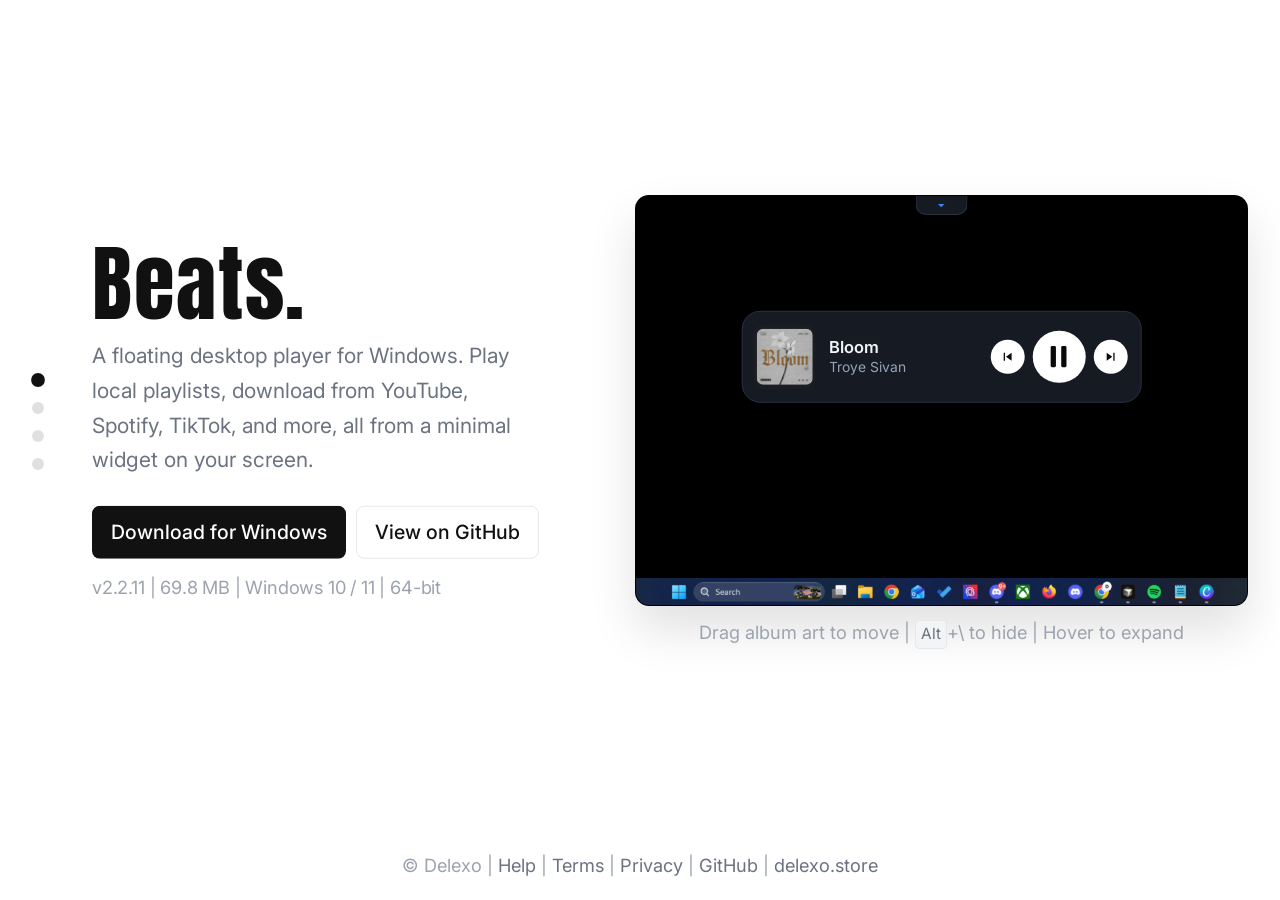
==== website/index.html @ 29ef2fad "Split website into separate HTML, CSS, and JS files for easier maintenance. Extract styles and scrip" ====
<!DOCTYPE html>
<html lang="en">
<head>
  <meta charset="utf-8" />
  <meta name="viewport" content="width=device-width, initial-scale=1" />
  <title>Beats - Desktop player for Windows</title>
  <meta name="description" content="Beats is a floating desktop player for Windows. Play local playlists, download from YouTube, Spotify, TikTok, and more, all from a minimal widget on your screen." />
  <meta name="beats-repo" content="Delexoo/beats" />
  <link rel="preconnect" href="https://fonts.googleapis.com" />
  <link rel="preconnect" href="https://fonts.gstatic.com" crossorigin />
  <link href="https://fonts.googleapis.com/css2?family=Anton&family=Inter:wght@400;500;600;700&display=swap" rel="stylesheet" />
  <link rel="stylesheet" href="css/main.css" />
</head>
<body>
  <main class="hero-viewport" id="hero-viewport" data-stage="home">
    <div class="shell-panel">
      <div class="hero-full">
        <div class="hero-inner">
          <div class="hero-grid">
            <div class="hero-left">
              <nav class="chapter-rail" id="chapter-rail" aria-label="Page sections">
                <div class="chapter-rail-inner">
                  <button type="button" class="chapter-dot is-active" data-stage="0" aria-label="Overview" aria-current="true"></button>
                  <button type="button" class="chapter-dot" data-stage="1" aria-label="Features"></button>
                  <button type="button" class="chapter-dot" data-stage="2" aria-label="How it works"></button>
                  <button type="button" class="chapter-dot" data-stage="3" aria-label="Download now"></button>
                </div>
              </nav>

              <div class="hero-stages">
                <div class="hero-stage hero-copy is-active" id="stage-home" data-stage-name="home">
                  <h1>Beats.</h1>
                  <p class="lead">
                    A floating desktop player for Windows. Play local playlists, download from YouTube, Spotify, TikTok, and more, all from a minimal widget on your screen.
                  </p>
                  <div class="cta-stack">
                    <a id="download-btn" class="btn btn-primary" href="downloads/Beats-Setup-x64.exe" download="Beats-Setup-x64.exe">Download for Windows</a>
                    <a id="github-btn-secondary" class="btn btn-secondary" href="#" target="_blank" rel="noopener">View on GitHub</a>
                  </div>
                  <p class="meta" id="version-meta-home">Windows 10 / 11 | 64-bit</p>
                </div>

                <div class="hero-stage" id="stage-features" data-stage-name="features">
                  <section class="info-section">
                    <p class="features-heading">Features</p>
                    <ol class="info-list">
                      <li tabindex="0">
                        <div class="flip-card-inner">
                          <div class="flip-card-front">
                            <span class="info-name">Floating widget</span>
                          </div>
                          <div class="flip-card-back">
                            <span class="info-desc">Stays on top of any app.</span>
                          </div>
                        </div>
                      </li>
                      <li tabindex="0">
                        <div class="flip-card-inner">
                          <div class="flip-card-front">
                            <span class="info-name">Folder playlists</span>
                          </div>
                          <div class="flip-card-back">
                            <span class="info-desc">Your music, organized on disk.</span>
                          </div>
                        </div>
                      </li>
                      <li tabindex="0">
                        <div class="flip-card-inner">
                          <div class="flip-card-front">
                            <span class="info-name">Download from web</span>
                          </div>
                          <div class="flip-card-back">
                            <span class="info-desc">YouTube, Spotify, TikTok, and more.</span>
                          </div>
                        </div>
                      </li>
                      <li tabindex="0">
                        <div class="flip-card-inner">
                          <div class="flip-card-front">
                            <span class="info-name">Hide &amp; show</span>
                          </div>
                          <div class="flip-card-back">
                            <span class="info-desc">Alt+\ or the top chevron.</span>
                          </div>
                        </div>
                      </li>
                    </ol>
                    <p class="cards-tip">Tip: Hover a card for more info.</p>
                  </section>
                </div>

                <div class="hero-stage" id="stage-how" data-stage-name="how">
                  <section class="info-section">
                    <p class="features-heading">How it works</p>
                    <ol class="info-list">
                      <li tabindex="0">
                        <div class="flip-card-inner">
                          <div class="flip-card-front">
                            <span class="info-name">Download</span>
                          </div>
                          <div class="flip-card-back">
                            <span class="info-desc">Install Beats on Windows in one click.</span>
                          </div>
                        </div>
                      </li>
                      <li tabindex="0">
                        <div class="flip-card-inner">
                          <div class="flip-card-front">
                            <span class="info-name">Add your music</span>
                          </div>
                          <div class="flip-card-back">
                            <span class="info-desc">Use a folder or paste a link.</span>
                          </div>
                        </div>
                      </li>
                      <li tabindex="0">
                        <div class="flip-card-inner">
                          <div class="flip-card-front">
                            <span class="info-name">Place it anywhere</span>
                          </div>
                          <div class="flip-card-back">
                            <span class="info-desc">Drag the album art to move it.</span>
                          </div>
                        </div>
                      </li>
                      <li tabindex="0">
                        <div class="flip-card-inner">
                          <div class="flip-card-front">
                            <span class="info-name">Hide when needed</span>
                          </div>
                          <div class="flip-card-back">
                            <span class="info-desc">Alt+\ or the top chevron.</span>
                          </div>
                        </div>
                      </li>
                    </ol>
                    <p class="cards-tip">Tip: Hover a card for more info.</p>
                  </section>
                </div>

                <div class="hero-stage" id="stage-download" data-stage-name="download">
                  <section class="download-section info-section">
                    <p class="features-heading">Download now</p>
                    <p class="download-lead">Free for Windows 10 and 11. No account required.</p>
                    <div class="cta-stack">
                      <a id="download-btn-section" class="btn btn-primary" href="downloads/Beats-Setup-x64.exe" download="Beats-Setup-x64.exe">Download for Windows</a>
                      <a id="github-btn-section" class="btn btn-secondary" href="#" target="_blank" rel="noopener">View on GitHub</a>
                    </div>
                    <p class="meta" id="version-meta-section">Windows 10 / 11 | 64-bit</p>
                  </section>
                </div>
              </div>
            </div>

            <div class="preview">
              <div class="desktop-sim" aria-label="Windows 11 desktop preview with Beats widget">
              <div class="desktop-screen" id="desktop-screen">
                <button type="button" class="desktop-hide-tab" id="desktop-hide-tab" aria-label="Hide widget">
                  <svg viewBox="0 0 16 16" aria-hidden="true"><path d="M4 6l4 4 4-4z"/></svg>
                </button>
                <div class="desktop-widget-wrap" id="desktop-widget-wrap">
                  <div class="beats-pill" tabindex="0" role="img" aria-label="Beats player preview">
                    <div class="pill-hover-controls" aria-hidden="true">
                      <span class="ctrl ctrl-util ctrl-loop">
                        <img src="assets/loop.png" alt="" width="12" height="12" draggable="false" />
                      </span>
                      <span class="ctrl ctrl-util">
                        <svg viewBox="0 0 24 24" aria-hidden="true">
                          <path d="M19.14 12.94c.04-.3.06-.61.06-.94 0-.32-.02-.64-.07-.94l2.03-1.58a.5.5 0 0 0 .12-.61l-1.92-3.32a.5.5 0 0 0-.59-.22l-2.39.96a7.7 7.7 0 0 1-1.62-.94l-.36-2.54a.5.5 0 0 0-.47-.41h-3.84a.5.5 0 0 0-.47.41l-.36 2.54a7.7 7.7 0 0 1-1.62.94l-2.39-.96a.5.5 0 0 0-.59.22L2.74 8.87a.5.5 0 0 0 .12.61l2.03 1.58c-.05.3-.09.63-.09.94s.02.64.07.94l-2.03 1.58a.5.5 0 0 0-.12.61l1.92 3.32c.12.22.37.29.59.22l2.39-.96c.5.38 1.03.7 1.62.94l.36 2.54c.04.24.24.41.48.41h3.84c.24 0 .44-.17.47-.41l.36-2.54c.59-.24 1.13-.56 1.62-.94l2.39.96c.22.08.47 0 .59-.22l1.92-3.32a.5.5 0 0 0-.12-.61l-2.01-1.58zM12 15.6a3.6 3.6 0 1 1 0-7.2 3.6 3.6 0 0 1 0 7.2z"/>
                        </svg>
                      </span>
                    </div>
                    <div class="pill-core">
                      <div class="pill-art" id="pill-drag-handle" role="button" aria-label="Drag to move widget" tabindex="-1">
                        <img src="assets/albumcover.png" alt="" width="42" height="42" draggable="false" />
                      </div>
                      <div class="pill-info" id="pill-info">
                        <div class="pill-title" id="pill-title">Bloom</div>
                        <div class="pill-artist" id="pill-artist">Troye Sivan</div>
                      </div>
                      <div class="pill-controls">
                        <span class="ctrl ctrl-sm">
                          <svg viewBox="0 0 24 24" aria-hidden="true"><path d="M6 6h2v12H6zm3.5 6l8.5 6V6z"/></svg>
                        </span>
                        <span class="ctrl ctrl-lg">
                          <svg viewBox="0 0 24 24" aria-hidden="true"><path d="M6 5a1 1 0 0 1 1-1h2a1 1 0 0 1 1 1v14a1 1 0 0 1-1 1H7a1 1 0 0 1-1-1V5zm8 0a1 1 0 0 1 1-1h2a1 1 0 0 1 1 1v14a1 1 0 0 1-1 1h-2a1 1 0 0 1-1-1V5z"/></svg>
                        </span>
                        <span class="ctrl ctrl-sm">
                          <svg viewBox="0 0 24 24" aria-hidden="true"><path d="M6 18L14.5 12 6 6V18zM16 6v12h2V6z"/></svg>
                        </span>
                      </div>
                    </div>
                  </div>
                </div>
              </div>
              <div class="desktop-taskbar-wrap" aria-hidden="true">
                <img class="desktop-taskbar" src="assets/taskbar.png" alt="" draggable="false" />
              </div>
            </div>
            <p class="widget-hint">Drag album art to move | <kbd>Alt</kbd>+\ to hide | Hover to expand</p>
          </div>
          </div>
        </div>
      </div>
    </div>
    <footer class="panel-footer">
      <p>© Delexo | <a href="help.html">Help</a> | <a href="terms.html">Terms</a> | <a href="privacy.html">Privacy</a> | <a href="https://github.com/Delexoo/beats" target="_blank" rel="noopener">GitHub</a> | <a href="https://delexo.store">delexo.store</a></p>
    </footer>
  </main>
  <script src="js/stages.js"></script>
  <script src="js/download.js"></script>
  <script src="js/pill-demo.js"></script>
  <script src="js/widget-preview.js"></script>
</body>
</html>
---- website/css/main.css ----
:root {
  --bg: #ffffff;
  --text: #111111;
  --text-muted: #6b7280;
  --text-faint: #9ca3af;
  --border: #e5e7eb;
  --surface: #f3f4f6;
  /* Match WPF WidgetPillBar / Styles.xaml */
  --pill: #161a22;
  --pill-border: #2a3140;
  --pill-art: #1a1d21;
  --pill-text: #f1f5f9;
  --pill-artist: #94a3b8;
  --pill-btn: #ffffff;
  --pill-icon: #0a0a0a;
  --pill-blue: #3b82f6;
  --scale: 1.32;
  --max-w: calc(1080px * var(--scale));
}

html {
  font-size: calc(17px * var(--scale));
  overflow: hidden;
  height: 100%;
  background: #ffffff;
}

* { box-sizing: border-box; margin: 0; padding: 0; }

body {
  font-family: "Inter", system-ui, -apple-system, sans-serif;
  background: #ffffff;
  color: var(--text);
  font-size: 1rem;
  line-height: 1.6;
  height: 100vh;
  height: 100dvh;
  overflow: hidden;
  -webkit-font-smoothing: antialiased;
  position: relative;
}

.hero-viewport {
  position: relative;
  display: flex;
  flex-direction: column;
  align-items: center;
  justify-content: center;
  height: 100vh;
  height: 100dvh;
  width: 100%;
  overflow: hidden;
  background: transparent;
}

.chapter-rail {
  position: relative;
  flex-shrink: 0;
  align-self: center;
  z-index: 90;
}

.chapter-rail-inner {
  display: flex;
  flex-direction: column;
  align-items: center;
  gap: 16px;
}

.chapter-dot {
  width: 12px;
  height: 12px;
  padding: 0;
  border: none;
  border-radius: 50%;
  background: rgba(0, 0, 0, 0.12);
  cursor: pointer;
  transition: background 0.2s ease, transform 0.2s ease;
}

.chapter-dot:hover {
  background: rgba(0, 0, 0, 0.28);
}

.chapter-dot.is-active {
  background: var(--text);
  transform: scale(1.15);
}

@media (max-width: 900px) {
  :root { --scale: 1; }

  html {
    overflow: auto;
    height: auto;
    font-size: 17px;
  }

  body {
    overflow: auto;
    height: auto;
    min-height: 100dvh;
  }

  .hero-viewport {
    height: auto;
    min-height: 100dvh;
    overflow: visible;
    justify-content: flex-start;
  }

  .shell-panel {
    flex: none;
    padding: 24px 20px 32px;
    max-width: none;
  }

  .hero-grid {
    grid-template-columns: 1fr;
    gap: 0;
  }

  .hero-left {
    flex-direction: column;
    gap: 0;
  }

  .chapter-rail,
  .preview,
  .widget-hint,
  .cards-tip {
    display: none !important;
  }

  .hero-stages {
    position: static;
    min-height: 0;
    width: 100%;
  }

  .hero-stage,
  .hero-stage.is-active {
    position: static;
    opacity: 1;
    transform: none;
    pointer-events: auto;
    display: block;
    margin-bottom: 56px;
    padding-top: 8px;
  }

  .hero-stage.hero-copy,
  .hero-stage .info-section,
  .download-section {
    align-items: center;
    text-align: center;
    padding-left: 0;
    padding-right: 0;
  }

  .hero-copy .lead,
  .hero-copy .cta-stack,
  .download-section .cta-stack {
    align-items: center;
    justify-content: center;
  }

  .hero-copy .lead {
    margin-left: auto;
    margin-right: auto;
  }

  .hero-stage .info-list {
    max-width: 100%;
  }

  .panel-footer {
    position: static;
    padding: 24px 20px 32px;
  }
}

@media (max-width: 640px) {
  .chapter-dot {
    width: 9px;
    height: 9px;
  }

  .hero-stage .info-list {
    grid-template-columns: 1fr;
  }
}

.shell-panel {
  flex: 1;
  display: flex;
  flex-direction: row;
  align-items: center;
  justify-content: center;
  min-height: 0;
  width: 100%;
  max-width: var(--max-w);
  margin: 0 auto;
  padding: 0 clamp(20px, 4vw, 32px) 56px;
}

.shell-panel > .hero-full {
  flex: 1;
  min-width: 0;
}

.shell {
  max-width: var(--max-w);
  margin: 0 auto;
  padding: 0 32px;
}

.hero-full {
  flex: 1;
  display: flex;
  align-items: center;
  justify-content: center;
  width: 100%;
  min-height: 0;
}

.hero-inner {
  width: 100%;
  padding: 8px 0;
}

.hero-grid {
  display: grid;
  grid-template-columns: minmax(0, 1fr) minmax(0, 1.12fr);
  gap: 56px;
  align-items: center;
  width: 100%;
}

.hero-left {
  min-width: 0;
  width: 100%;
  display: flex;
  flex-direction: row;
  align-items: center;
  justify-content: center;
  gap: 8px;
}

.hero-left > .hero-stages {
  flex: 1;
  min-width: 0;
}

.hero-stages {
  position: relative;
  width: 100%;
  min-height: clamp(320px, 38vh, 440px);
}

.hero-stage.hero-copy {
  align-items: flex-start;
  text-align: left;
}

.hero-stage {
  position: absolute;
  top: 50%;
  left: 0;
  width: 100%;
  display: flex;
  flex-direction: column;
  align-items: center;
  text-align: center;
  opacity: 0;
  transform: translateY(calc(-50% + 20px));
  pointer-events: none;
  transition: opacity 0.45s ease, transform 0.45s ease;
}

.hero-stage.is-active {
  opacity: 1;
  transform: translateY(-50%);
  pointer-events: auto;
  z-index: 1;
}

.preview {
  width: 100%;
  display: flex;
  flex-direction: column;
  align-items: center;
  gap: 12px;
  align-self: center;
}

.hero-copy {
  display: flex;
  flex-direction: column;
  align-items: flex-start;
  text-align: left;
  width: 100%;
  padding: 0 clamp(28px, 4vw, 40px);
}

.hero-copy .lead {
  margin: 0 0 28px;
  max-width: 38ch;
}

.hero-copy .cta-stack {
  justify-content: flex-start;
  margin: 0 0 14px;
}

h1 {
  font-family: "Anton", sans-serif;
  font-size: clamp(3rem, 6.5vw, 4.25rem);
  font-weight: 400;
  letter-spacing: 0.02em;
  line-height: 1;
  margin-bottom: 14px;
}

.chapter-title {
  font-family: "Inter", system-ui, -apple-system, sans-serif;
  font-size: clamp(2.75rem, 6vw, 3.75rem);
  font-weight: 700;
  letter-spacing: -0.045em;
  line-height: 1;
  margin-bottom: 14px;
}

.lead {
  font-size: 0.9375rem;
  color: var(--text-muted);
  max-width: 36ch;
  margin: 0 auto 28px;
  line-height: 1.65;
}

.cta-row {
  display: flex;
  flex-wrap: wrap;
  align-items: center;
  gap: 10px;
  margin-bottom: 14px;
}

.cta-stack {
  display: flex;
  flex-direction: row;
  flex-wrap: wrap;
  align-items: center;
  justify-content: center;
  gap: 10px;
  width: auto;
  max-width: none;
  margin: 0 auto 14px;
}

.btn {
  display: inline-flex;
  align-items: center;
  justify-content: center;
  gap: 8px;
  padding: 10px 18px;
  border-radius: 8px;
  font-size: 0.875rem;
  font-weight: 500;
  text-decoration: none;
  border: 1px solid transparent;
  cursor: pointer;
  transition: background 0.15s, border-color 0.15s, color 0.15s;
  width: auto;
}

.btn svg { width: 15px; height: 15px; flex-shrink: 0; }
.btn-primary { background: var(--text); color: #fff; }
.btn-primary:hover { background: #1f2937; }
.btn-secondary {
  background: transparent;
  color: var(--text);
  border-color: var(--border);
}
.btn-secondary:hover { background: var(--surface); }

.meta {
  font-size: 0.8125rem;
  color: var(--text-faint);
  letter-spacing: -0.01em;
}

.chapter-subtitle {
  font-size: 1rem;
  font-weight: 600;
  letter-spacing: -0.03em;
  color: var(--text);
  line-height: 1.35;
  margin: 0 auto 22px;
  max-width: 32ch;
  text-align: center;
}

.info-section {
  width: 100%;
  padding: 0;
}

.features-heading {
  font-size: 1rem;
  font-weight: 600;
  letter-spacing: -0.03em;
  text-transform: none;
  color: var(--text);
  margin: 0 auto 22px;
  text-align: center;
  max-width: 32ch;
  line-height: 1.35;
}

.hero-stage .info-list {
  list-style: none;
  display: grid;
  grid-template-columns: 1fr 1fr;
  gap: 12px;
  max-width: 520px;
  margin: 0 auto;
}

@media (max-width: 520px) {
  .hero-stage .info-list {
    grid-template-columns: 1fr;
    gap: 12px;
  }
}

.hero-stage .info-list li {
  position: relative;
  padding: 0;
  background: transparent;
  border: none;
  border-radius: 12px;
  text-align: left;
  box-shadow: none;
  perspective: 900px;
  min-height: 92px;
  cursor: default;
}

.flip-card-inner {
  position: relative;
  width: 100%;
  height: 100%;
  min-height: 92px;
  transform-style: preserve-3d;
  transition: transform 0.55s cubic-bezier(0.4, 0, 0.2, 1);
}

.hero-stage .info-list li:hover .flip-card-inner,
.hero-stage .info-list li:focus-within .flip-card-inner {
  transform: rotateY(180deg);
}

.flip-card-front,
.flip-card-back {
  position: absolute;
  inset: 0;
  padding: 18px 20px;
  background: #ffffff;
  border: 1px solid var(--border);
  border-radius: 12px;
  box-shadow: 0 1px 2px rgba(0, 0, 0, 0.04);
  backface-visibility: hidden;
  display: flex;
  align-items: center;
  justify-content: flex-start;
  transition: box-shadow 0.25s ease, border-color 0.25s ease;
}

.hero-stage .info-list li:hover .flip-card-front,
.hero-stage .info-list li:hover .flip-card-back,
.hero-stage .info-list li:focus-within .flip-card-front,
.hero-stage .info-list li:focus-within .flip-card-back {
  box-shadow: 0 10px 28px rgba(0, 0, 0, 0.08);
  border-color: rgba(0, 0, 0, 0.12);
}

.flip-card-back {
  transform: rotateY(180deg);
}

.flip-card-front .info-name {
  margin-bottom: 0;
}

.flip-card-back .info-desc {
  margin: 0;
}

.hero-stage .info-list li:focus {
  outline: none;
}

.hero-stage .info-list li:focus-visible {
  outline: 2px solid var(--text);
  outline-offset: 3px;
  border-radius: 14px;
}

.cards-tip {
  font-size: 0.75rem;
  color: var(--text-faint);
  text-align: center;
  margin: 14px auto 0;
  max-width: 520px;
  line-height: 1.4;
}

.info-list li::before {
  display: none;
}

.info-name {
  display: block;
  font-size: 0.8125rem;
  font-weight: 600;
  color: var(--text);
  letter-spacing: -0.02em;
  margin-bottom: 4px;
}

.info-desc {
  font-size: 0.8125rem;
  color: var(--text-muted);
  line-height: 1.45;
}

.download-section {
  display: flex;
  flex-direction: column;
  align-items: center;
  text-align: center;
  padding: 0 clamp(28px, 4vw, 40px);
}

.download-lead {
  font-size: 0.9375rem;
  color: var(--text-muted);
  margin: 0 auto 24px;
  max-width: 32ch;
  line-height: 1.65;
}

.download-section .cta-stack {
  justify-content: center;
  margin-bottom: 14px;
}

/* Desktop simulator */
.desktop-sim {
  width: 100%;
  border-radius: 14px;
  overflow: hidden;
  border: 1px solid rgba(0, 0, 0, 0.08);
  box-shadow: 0 24px 48px rgba(0, 0, 0, 0.12);
  background: #000;
}

.desktop-screen {
  position: relative;
  aspect-ratio: 16 / 10;
  background: url("assets/Windows11.jpg") center / cover no-repeat;
}

.desktop-hide-tab {
  position: absolute;
  top: 0;
  left: 50%;
  transform: translateX(-50%);
  z-index: 4;
  width: calc(40px * var(--scale));
  height: calc(14px * var(--scale));
  padding: 0;
  border: 1px solid var(--pill-border);
  border-top: none;
  border-radius: 0 0 calc(8px * var(--scale)) calc(8px * var(--scale));
  background: var(--pill);
  color: var(--pill-blue);
  cursor: pointer;
  display: flex;
  align-items: center;
  justify-content: center;
  box-shadow: 0 2px 10px rgba(0, 0, 0, 0.18);
}

.desktop-hide-tab svg {
  width: calc(10px * var(--scale));
  height: calc(10px * var(--scale));
  fill: currentColor;
  transition: transform 0.22s ease;
}

.desktop-hide-tab.is-widget-hidden svg { transform: rotate(180deg); }

.desktop-widget-wrap {
  position: absolute;
  left: 50%;
  top: 42%;
  transform: translate(-50%, -50%);
  max-width: calc(100% - 24px);
}

.desktop-widget-wrap.is-positioned { transform: none; }

.desktop-widget-wrap.is-animating {
  transition:
    left 0.38s cubic-bezier(0.4, 0, 0.2, 1),
    top 0.38s cubic-bezier(0.4, 0, 0.2, 1),
    opacity 0.28s ease;
}

.desktop-widget-wrap.is-hidden { opacity: 0; pointer-events: none; }

.desktop-widget-wrap.is-dragging {
  z-index: 2;
  transition: none !important;
}

.desktop-taskbar-wrap {
  --tb-scale: calc(1.42 * var(--scale));
  width: 100%;
  aspect-ratio: 1919 / calc(45 * var(--tb-scale));
  overflow: hidden;
  position: relative;
}

.desktop-taskbar {
  position: absolute;
  bottom: 0;
  left: 50%;
  transform: translateX(-50%);
  width: calc(100% * var(--tb-scale));
  height: auto;
  display: block;
  pointer-events: none;
  user-select: none;
  -webkit-user-drag: none;
}

.widget-hint {
  font-size: 0.8125rem;
  color: var(--text-faint);
  text-align: center;
}

.widget-hint kbd {
  display: inline-block;
  padding: 1px 5px;
  border: 1px solid var(--border);
  border-radius: 4px;
  background: var(--surface);
  font-family: inherit;
  font-size: 0.6875rem;
  color: var(--text-muted);
}

.beats-pill {
  display: inline-flex;
  align-items: center;
  background: var(--pill);
  border: 1px solid var(--pill-border);
  border-radius: calc(14px * var(--scale));
  padding: calc(8px * var(--scale)) calc(10px * var(--scale)) calc(8px * var(--scale)) calc(8px * var(--scale));
  box-shadow: 0 6px 24px rgba(0, 0, 0, 0.22), 0 2px 6px rgba(0, 0, 0, 0.12);
  max-width: 100%;
  cursor: default;
  user-select: none;
  transition: box-shadow 0.25s ease;
}

.beats-pill:hover,
.beats-pill:focus-within {
  box-shadow: 0 8px 28px rgba(0, 0, 0, 0.28), 0 3px 10px rgba(0, 0, 0, 0.14);
}

.pill-hover-controls {
  display: flex;
  flex-direction: column;
  gap: 6px;
  width: 0;
  opacity: 0;
  overflow: hidden;
  flex-shrink: 0;
  margin-right: 0;
  transition:
    width 0.28s cubic-bezier(0.4, 0, 0.2, 1),
    opacity 0.22s ease,
    margin-right 0.28s cubic-bezier(0.4, 0, 0.2, 1);
}

.beats-pill:hover .pill-hover-controls,
.beats-pill:focus-within .pill-hover-controls {
  width: calc(24px * var(--scale));
  opacity: 1;
  margin-right: calc(6px * var(--scale));
}

.pill-core { display: flex; align-items: center; flex-shrink: 0; }

.pill-art {
  width: calc(48px * var(--scale));
  height: calc(48px * var(--scale));
  padding: calc(3px * var(--scale));
  border-radius: calc(8px * var(--scale));
  overflow: hidden;
  flex-shrink: 0;
  margin-right: calc(10px * var(--scale));
  background: var(--pill-art);
  box-sizing: border-box;
  cursor: grab;
  touch-action: none;
}

.pill-art.is-dragging { cursor: grabbing; }

.pill-art img {
  width: 100%;
  height: 100%;
  object-fit: cover;
  display: block;
  border-radius: calc(5px * var(--scale));
  pointer-events: none;
  -webkit-user-drag: none;
  user-select: none;
}

.pill-info {
  width: calc(112px * var(--scale));
  flex: 0 0 calc(112px * var(--scale));
  margin-right: calc(10px * var(--scale));
  overflow: hidden;
}

.pill-title,
.pill-artist {
  transition: opacity 0.28s ease, transform 0.28s ease;
}

.pill-info.is-changing .pill-title,
.pill-info.is-changing .pill-artist {
  opacity: 0;
  transform: translateY(5px);
}

.pill-title {
  font-size: calc(12.5px * var(--scale));
  font-weight: 600;
  color: var(--pill-text);
  white-space: nowrap;
  overflow: hidden;
  text-overflow: ellipsis;
  line-height: 1.2;
}

.pill-artist {
  font-size: calc(10.5px * var(--scale));
  color: var(--pill-artist);
  margin-top: 2px;
  white-space: nowrap;
  overflow: hidden;
  text-overflow: ellipsis;
  line-height: 1.2;
}

.pill-controls { display: flex; align-items: center; flex-shrink: 0; }

.ctrl {
  display: flex;
  align-items: center;
  justify-content: center;
  background: var(--pill-btn);
  border: none;
  border-radius: 50%;
  color: var(--pill-icon);
  flex-shrink: 0;
  pointer-events: none;
}

.ctrl-util { width: calc(24px * var(--scale)); height: calc(24px * var(--scale)); }
.ctrl-sm { width: calc(26px * var(--scale)); height: calc(26px * var(--scale)); }
.ctrl-lg { width: calc(40px * var(--scale)); height: calc(40px * var(--scale)); margin: 0 calc(6px * var(--scale)); }

.ctrl svg { display: block; fill: currentColor; }
.ctrl-util svg { width: calc(12px * var(--scale)); height: calc(12px * var(--scale)); }
.ctrl-sm svg { width: calc(12px * var(--scale)); height: calc(12px * var(--scale)); }
.ctrl-lg svg { width: calc(24px * var(--scale)); height: calc(24px * var(--scale)); }

.ctrl-loop img {
  width: calc(12px * var(--scale));
  height: calc(12px * var(--scale));
  display: block;
  object-fit: contain;
}

footer,
.panel-footer {
  position: absolute;
  left: 0;
  right: 0;
  bottom: 12px;
  border-top: none;
  padding: 8px 32px;
  font-size: 0.8125rem;
  color: var(--text-faint);
  text-align: center;
  margin-top: 0;
}

footer a,
.panel-footer a { color: var(--text-muted); text-decoration: none; }

footer a:hover,
.panel-footer a:hover { color: var(--text); }

@media (prefers-reduced-motion: reduce) {
  .hero-stage {
    transition: none;
  }

  .chapter-dot {
    transition: none;
  }

  .desktop-widget-wrap.is-animating { transition: none; }
  .desktop-widget-wrap,
  .pill-hover-controls,
  .pill-title,
  .pill-artist { transition: none; }

  .flip-card-inner {
    transition: none;
    transform: none !important;
  }
}
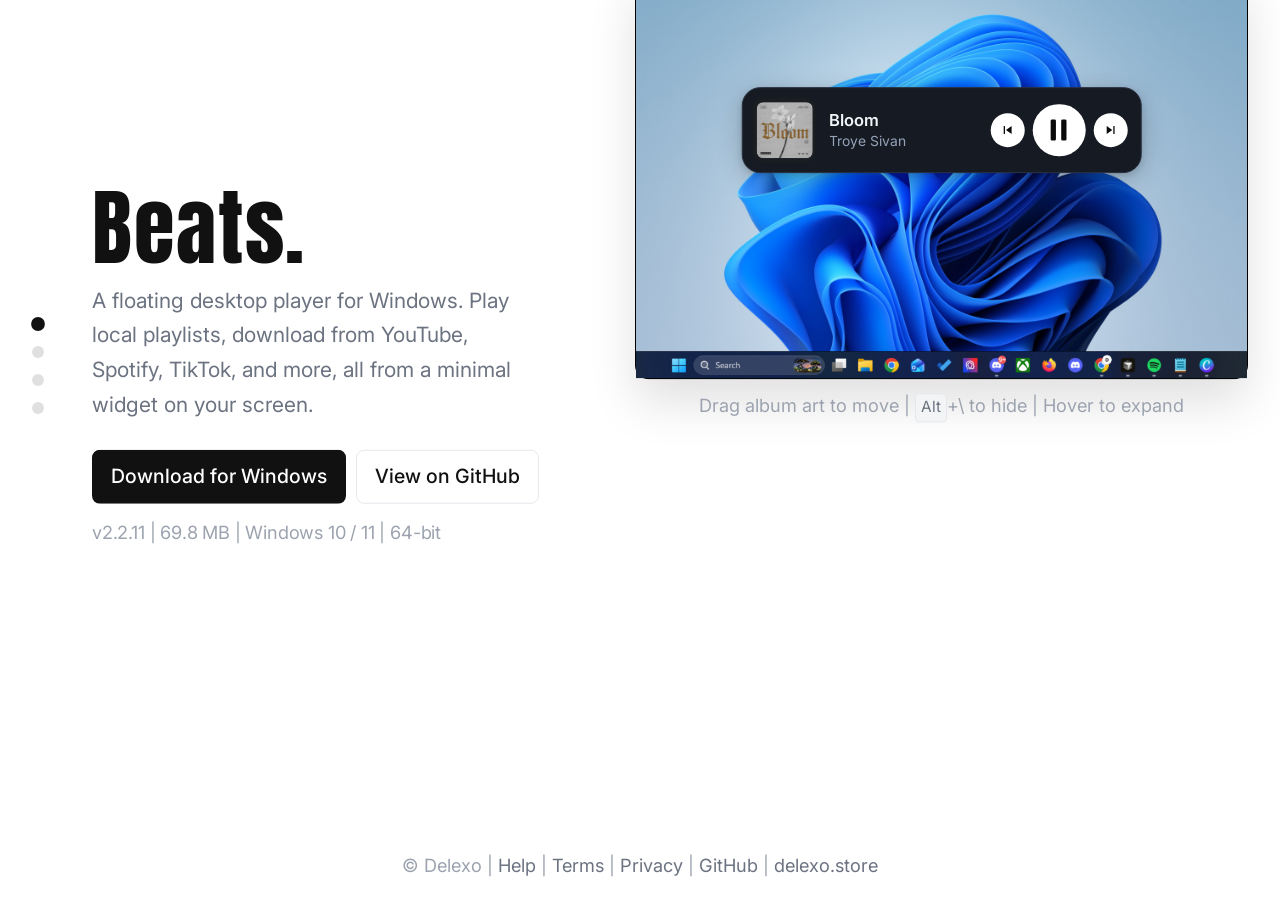
==== commit 58465577: "Fix website image paths after CSS split. Use ../assets/ for the desktop wallpaper in main.css and ad" ====
--- a/website/index.html
+++ b/website/index.html
@@ -6,6 +6,7 @@
   <title>Beats - Desktop player for Windows</title>
   <meta name="description" content="Beats is a floating desktop player for Windows. Play local playlists, download from YouTube, Spotify, TikTok, and more, all from a minimal widget on your screen." />
   <meta name="beats-repo" content="Delexoo/beats" />
+  <link rel="icon" href="assets/app-icon.png" type="image/png" />
   <link rel="preconnect" href="https://fonts.googleapis.com" />
   <link rel="preconnect" href="https://fonts.gstatic.com" crossorigin />
   <link href="https://fonts.googleapis.com/css2?family=Anton&family=Inter:wght@400;500;600;700&display=swap" rel="stylesheet" />
--- a/website/css/main.css
+++ b/website/css/main.css
@@ -233,7 +233,7 @@
   display: grid;
   grid-template-columns: minmax(0, 1fr) minmax(0, 1.12fr);
   gap: 56px;
-  align-items: center;
+  align-items: start;
   width: 100%;
 }
 
@@ -291,7 +291,10 @@
   flex-direction: column;
   align-items: center;
   gap: 12px;
-  align-self: center;
+  align-self: start;
+  position: sticky;
+  top: 50%;
+  transform: translateY(-50%);
 }
 
 .hero-copy {
@@ -561,7 +564,7 @@
 .desktop-sim {
   width: 100%;
   border-radius: 14px;
-  overflow: hidden;
+  overflow: visible;
   border: 1px solid rgba(0, 0, 0, 0.08);
   box-shadow: 0 24px 48px rgba(0, 0, 0, 0.12);
   background: #000;
@@ -570,7 +573,8 @@
 .desktop-screen {
   position: relative;
   aspect-ratio: 16 / 10;
-  background: url("assets/Windows11.jpg") center / cover no-repeat;
+  background: url("../assets/Windows11.jpg") center / cover no-repeat;
+  overflow: visible;
 }
 
 .desktop-hide-tab {
@@ -666,6 +670,7 @@
 }
 
 .beats-pill {
+  position: relative;
   display: inline-flex;
   align-items: center;
   background: var(--pill);
@@ -685,25 +690,25 @@
 }
 
 .pill-hover-controls {
+  position: absolute;
+  right: 100%;
+  top: 50%;
   display: flex;
   flex-direction: column;
   gap: 6px;
-  width: 0;
+  width: calc(24px * var(--scale));
+  margin-right: calc(6px * var(--scale));
   opacity: 0;
-  overflow: hidden;
-  flex-shrink: 0;
-  margin-right: 0;
-  transition:
-    width 0.28s cubic-bezier(0.4, 0, 0.2, 1),
-    opacity 0.22s ease,
-    margin-right 0.28s cubic-bezier(0.4, 0, 0.2, 1);
+  pointer-events: none;
+  transform: translateY(-50%) translateX(6px);
+  transition: opacity 0.22s ease, transform 0.22s ease;
 }
 
 .beats-pill:hover .pill-hover-controls,
 .beats-pill:focus-within .pill-hover-controls {
-  width: calc(24px * var(--scale));
   opacity: 1;
-  margin-right: calc(6px * var(--scale));
+  pointer-events: auto;
+  transform: translateY(-50%) translateX(0);
 }
 
 .pill-core { display: flex; align-items: center; flex-shrink: 0; }
@@ -750,7 +755,6 @@
 .pill-info.is-changing .pill-title,
 .pill-info.is-changing .pill-artist {
   opacity: 0;
-  transform: translateY(5px);
 }
 
 .pill-title {
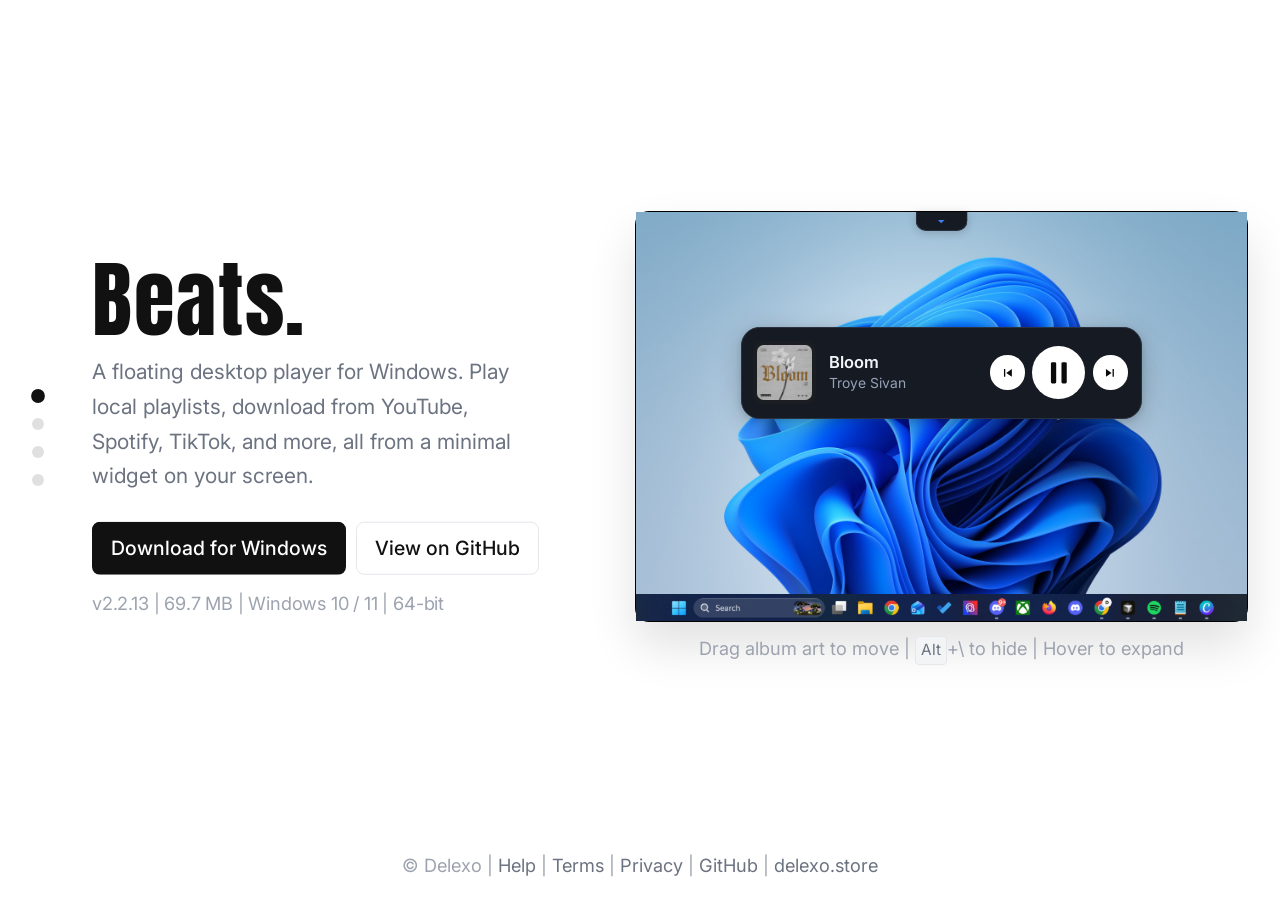
==== commit ce42e480: "Fix website widget hover to match the real Beats pill. Restore clipped left-side expand animation, a" ====
--- a/website/index.html
+++ b/website/index.html
@@ -160,16 +160,16 @@
                   <svg viewBox="0 0 16 16" aria-hidden="true"><path d="M4 6l4 4 4-4z"/></svg>
                 </button>
                 <div class="desktop-widget-wrap" id="desktop-widget-wrap">
-                  <div class="beats-pill" tabindex="0" role="img" aria-label="Beats player preview">
-                    <div class="pill-hover-controls" aria-hidden="true">
-                      <span class="ctrl ctrl-util ctrl-loop">
+                  <div class="beats-pill" id="beats-pill" tabindex="0" role="group" aria-label="Beats player preview">
+                    <div class="pill-hover-controls" id="pill-hover-controls" aria-hidden="true">
+                      <button type="button" class="ctrl ctrl-util ctrl-loop" id="pill-loop-btn" aria-label="Loop current song" aria-pressed="false">
                         <img src="assets/loop.png" alt="" width="12" height="12" draggable="false" />
-                      </span>
-                      <span class="ctrl ctrl-util">
+                      </button>
+                      <button type="button" class="ctrl ctrl-util" id="pill-gear-btn" aria-label="Open dashboard">
                         <svg viewBox="0 0 24 24" aria-hidden="true">
                           <path d="M19.14 12.94c.04-.3.06-.61.06-.94 0-.32-.02-.64-.07-.94l2.03-1.58a.5.5 0 0 0 .12-.61l-1.92-3.32a.5.5 0 0 0-.59-.22l-2.39.96a7.7 7.7 0 0 1-1.62-.94l-.36-2.54a.5.5 0 0 0-.47-.41h-3.84a.5.5 0 0 0-.47.41l-.36 2.54a7.7 7.7 0 0 1-1.62.94l-2.39-.96a.5.5 0 0 0-.59.22L2.74 8.87a.5.5 0 0 0 .12.61l2.03 1.58c-.05.3-.09.63-.09.94s.02.64.07.94l-2.03 1.58a.5.5 0 0 0-.12.61l1.92 3.32c.12.22.37.29.59.22l2.39-.96c.5.38 1.03.7 1.62.94l.36 2.54c.04.24.24.41.48.41h3.84c.24 0 .44-.17.47-.41l.36-2.54c.59-.24 1.13-.56 1.62-.94l2.39.96c.22.08.47 0 .59-.22l1.92-3.32a.5.5 0 0 0-.12-.61l-2.01-1.58zM12 15.6a3.6 3.6 0 1 1 0-7.2 3.6 3.6 0 0 1 0 7.2z"/>
                         </svg>
-                      </span>
+                      </button>
                     </div>
                     <div class="pill-core">
                       <div class="pill-art" id="pill-drag-handle" role="button" aria-label="Drag to move widget" tabindex="-1">
@@ -180,15 +180,15 @@
                         <div class="pill-artist" id="pill-artist">Troye Sivan</div>
                       </div>
                       <div class="pill-controls">
-                        <span class="ctrl ctrl-sm">
+                        <button type="button" class="ctrl ctrl-sm" aria-label="Previous track">
                           <svg viewBox="0 0 24 24" aria-hidden="true"><path d="M6 6h2v12H6zm3.5 6l8.5 6V6z"/></svg>
-                        </span>
-                        <span class="ctrl ctrl-lg">
+                        </button>
+                        <button type="button" class="ctrl ctrl-lg" id="pill-play-btn" aria-label="Pause">
                           <svg viewBox="0 0 24 24" aria-hidden="true"><path d="M6 5a1 1 0 0 1 1-1h2a1 1 0 0 1 1 1v14a1 1 0 0 1-1 1H7a1 1 0 0 1-1-1V5zm8 0a1 1 0 0 1 1-1h2a1 1 0 0 1 1 1v14a1 1 0 0 1-1 1h-2a1 1 0 0 1-1-1V5z"/></svg>
-                        </span>
-                        <span class="ctrl ctrl-sm">
+                        </button>
+                        <button type="button" class="ctrl ctrl-sm" aria-label="Next track">
                           <svg viewBox="0 0 24 24" aria-hidden="true"><path d="M6 18L14.5 12 6 6V18zM16 6v12h2V6z"/></svg>
-                        </span>
+                        </button>
                       </div>
                     </div>
                   </div>
@@ -211,6 +211,7 @@
   <script src="js/stages.js"></script>
   <script src="js/download.js"></script>
   <script src="js/pill-demo.js"></script>
+  <script src="js/pill-interaction.js"></script>
   <script src="js/widget-preview.js"></script>
 </body>
 </html>
--- a/website/css/main.css
+++ b/website/css/main.css
@@ -201,7 +201,7 @@
   width: 100%;
   max-width: var(--max-w);
   margin: 0 auto;
-  padding: 0 clamp(20px, 4vw, 32px) 56px;
+  padding: 24px clamp(20px, 4vw, 32px) 48px;
 }
 
 .shell-panel > .hero-full {
@@ -233,7 +233,7 @@
   display: grid;
   grid-template-columns: minmax(0, 1fr) minmax(0, 1.12fr);
   gap: 56px;
-  align-items: start;
+  align-items: center;
   width: 100%;
 }
 
@@ -291,10 +291,7 @@
   flex-direction: column;
   align-items: center;
   gap: 12px;
-  align-self: start;
-  position: sticky;
-  top: 50%;
-  transform: translateY(-50%);
+  align-self: center;
 }
 
 .hero-copy {
@@ -670,7 +667,6 @@
 }
 
 .beats-pill {
-  position: relative;
   display: inline-flex;
   align-items: center;
   background: var(--pill);
@@ -679,36 +675,40 @@
   padding: calc(8px * var(--scale)) calc(10px * var(--scale)) calc(8px * var(--scale)) calc(8px * var(--scale));
   box-shadow: 0 6px 24px rgba(0, 0, 0, 0.22), 0 2px 6px rgba(0, 0, 0, 0.12);
   max-width: 100%;
+  overflow: hidden;
   cursor: default;
   user-select: none;
   transition: box-shadow 0.25s ease;
 }
 
 .beats-pill:hover,
-.beats-pill:focus-within {
+.beats-pill:focus-within,
+.beats-pill.is-expanded {
   box-shadow: 0 8px 28px rgba(0, 0, 0, 0.28), 0 3px 10px rgba(0, 0, 0, 0.14);
 }
 
 .pill-hover-controls {
-  position: absolute;
-  right: 100%;
-  top: 50%;
   display: flex;
   flex-direction: column;
-  gap: 6px;
+  gap: calc(4px * var(--scale));
+  width: 0;
+  min-width: 0;
+  opacity: 0;
+  overflow: hidden;
+  flex-shrink: 0;
+  margin-right: 0;
+  transition:
+    width 0.28s cubic-bezier(0.4, 0, 0.2, 1),
+    opacity 0.22s ease,
+    margin-right 0.28s cubic-bezier(0.4, 0, 0.2, 1);
+}
+
+.beats-pill:hover .pill-hover-controls,
+.beats-pill:focus-within .pill-hover-controls,
+.beats-pill.is-expanded .pill-hover-controls {
   width: calc(24px * var(--scale));
+  opacity: 1;
   margin-right: calc(6px * var(--scale));
-  opacity: 0;
-  pointer-events: none;
-  transform: translateY(-50%) translateX(6px);
-  transition: opacity 0.22s ease, transform 0.22s ease;
-}
-
-.beats-pill:hover .pill-hover-controls,
-.beats-pill:focus-within .pill-hover-controls {
-  opacity: 1;
-  pointer-events: auto;
-  transform: translateY(-50%) translateX(0);
 }
 
 .pill-core { display: flex; align-items: center; flex-shrink: 0; }
@@ -788,7 +788,36 @@
   border-radius: 50%;
   color: var(--pill-icon);
   flex-shrink: 0;
+  padding: 0;
   pointer-events: none;
+}
+
+.pill-controls .ctrl {
+  pointer-events: auto;
+  cursor: pointer;
+}
+
+.beats-pill.is-expanded .pill-hover-controls .ctrl,
+.beats-pill:hover .pill-hover-controls .ctrl,
+.beats-pill:focus-within .pill-hover-controls .ctrl {
+  pointer-events: auto;
+  cursor: pointer;
+}
+
+.ctrl-loop.is-active {
+  background: var(--pill-icon);
+}
+
+.ctrl-loop.is-active img {
+  filter: brightness(0) invert(1);
+}
+
+.ctrl:hover {
+  filter: brightness(0.96);
+}
+
+.ctrl:active {
+  transform: scale(0.96);
 }
 
 .ctrl-util { width: calc(24px * var(--scale)); height: calc(24px * var(--scale)); }
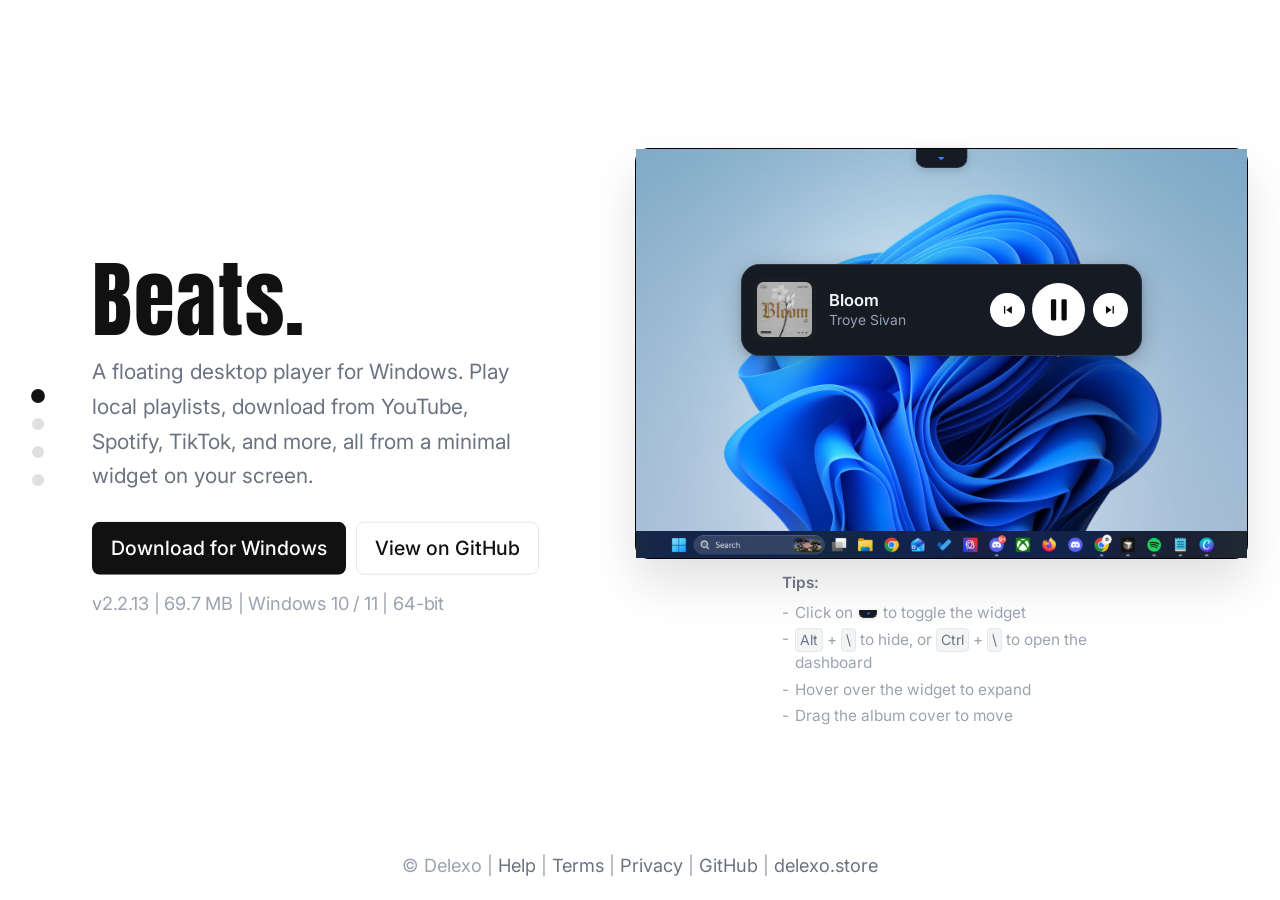
==== commit 68946990: "Replace widget hint with a tips list in the hero preview. Show hide-tab icon, keyboard shortcuts, ho" ====
--- a/website/index.html
+++ b/website/index.html
@@ -198,7 +198,21 @@
                 <img class="desktop-taskbar" src="assets/taskbar.png" alt="" draggable="false" />
               </div>
             </div>
-            <p class="widget-hint">Drag album art to move | <kbd>Alt</kbd>+\ to hide | Hover to expand</p>
+            <div class="widget-tips" aria-label="Widget tips">
+              <p class="widget-tips-title">Tips:</p>
+              <ul class="widget-tips-list">
+                <li>
+                  Click on
+                  <span class="widget-tip-tab" aria-hidden="true">
+                    <svg viewBox="0 0 16 16"><path d="M4 6l4 4 4-4z"/></svg>
+                  </span>
+                  to toggle the widget
+                </li>
+                <li><kbd>Alt</kbd> + <kbd>\</kbd> to hide, or <kbd>Ctrl</kbd> + <kbd>\</kbd> to open the dashboard</li>
+                <li>Hover over the widget to expand</li>
+                <li>Drag the album cover to move</li>
+              </ul>
+            </div>
           </div>
           </div>
         </div>
--- a/website/css/main.css
+++ b/website/css/main.css
@@ -127,7 +127,7 @@
 
   .chapter-rail,
   .preview,
-  .widget-hint,
+  .widget-tips,
   .cards-tip {
     display: none !important;
   }
@@ -649,21 +649,76 @@
   -webkit-user-drag: none;
 }
 
-.widget-hint {
-  font-size: 0.8125rem;
+.widget-tips {
+  font-size: 0.6875rem;
   color: var(--text-faint);
-  text-align: center;
-}
-
-.widget-hint kbd {
+  text-align: left;
+  max-width: 100%;
+  width: min(100%, 320px);
+  margin: 0 auto;
+}
+
+.widget-tips-title {
+  font-size: 0.6875rem;
+  font-weight: 600;
+  color: var(--text-muted);
+  margin: 0 0 6px;
+  letter-spacing: 0.01em;
+}
+
+.widget-tips-list {
+  list-style: none;
+  margin: 0;
+  padding: 0;
+  display: grid;
+  gap: 4px;
+}
+
+.widget-tips-list li {
+  position: relative;
+  padding-left: 0.9em;
+  line-height: 1.45;
+}
+
+.widget-tips-list li::before {
+  content: "-";
+  position: absolute;
+  left: 0;
+  color: var(--text-faint);
+}
+
+.widget-tips kbd {
   display: inline-block;
-  padding: 1px 5px;
+  padding: 1px 4px;
   border: 1px solid var(--border);
   border-radius: 4px;
   background: var(--surface);
   font-family: inherit;
-  font-size: 0.6875rem;
+  font-size: 0.625rem;
   color: var(--text-muted);
+  vertical-align: baseline;
+}
+
+.widget-tip-tab {
+  display: inline-flex;
+  align-items: center;
+  justify-content: center;
+  width: 18px;
+  height: 8px;
+  margin: 0 2px;
+  vertical-align: middle;
+  border: 1px solid var(--pill-border);
+  border-top: none;
+  border-radius: 0 0 5px 5px;
+  background: var(--pill);
+  color: var(--pill-blue);
+  box-shadow: 0 1px 4px rgba(0, 0, 0, 0.12);
+}
+
+.widget-tip-tab svg {
+  width: 7px;
+  height: 7px;
+  fill: currentColor;
 }
 
 .beats-pill {
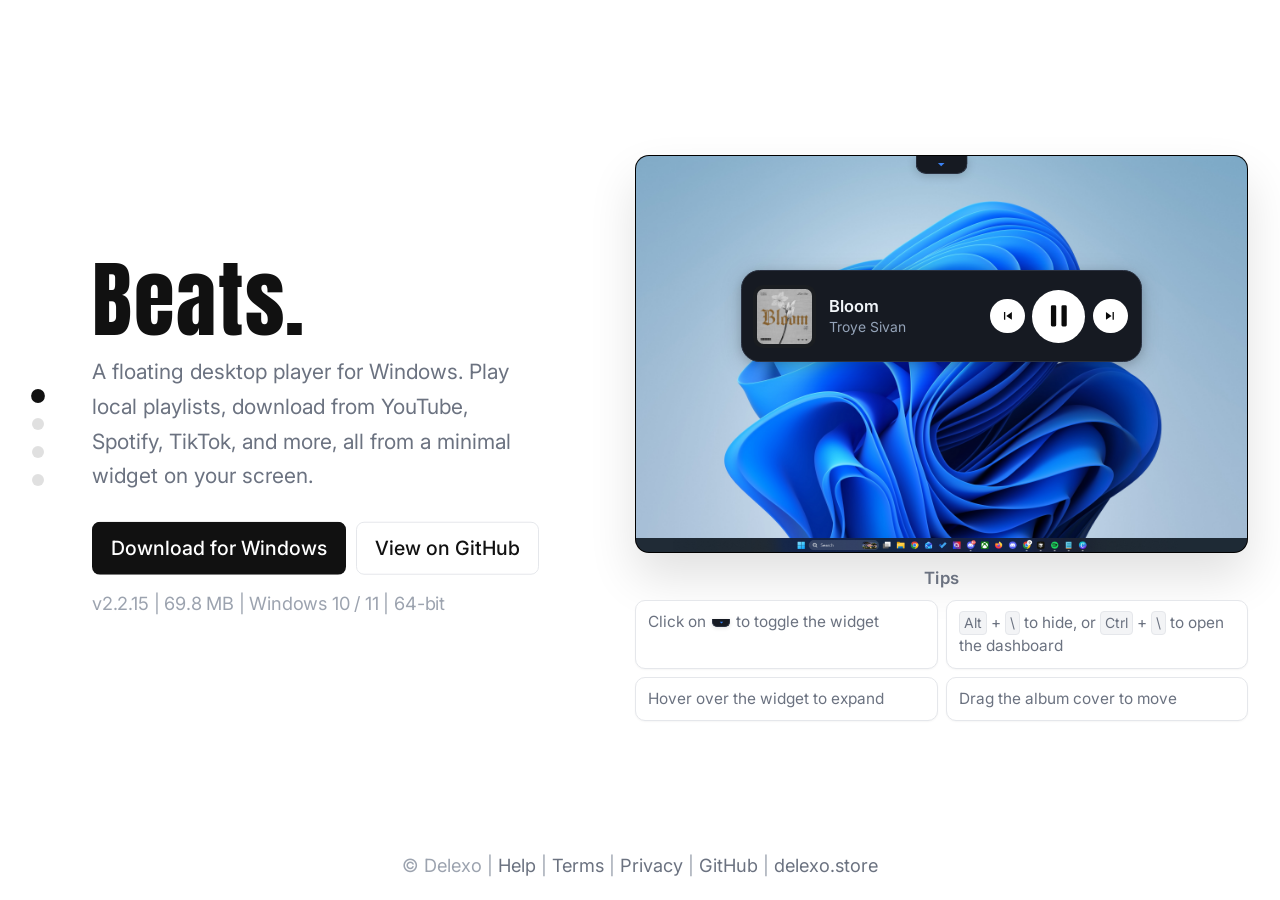
==== commit f5201fc9: "Release v2.2.15 with edit song, stability fixes, and website polish. Replace rename with an edit dia" ====
--- a/website/index.html
+++ b/website/index.html
@@ -156,6 +156,7 @@
             <div class="preview">
               <div class="desktop-sim" aria-label="Windows 11 desktop preview with Beats widget">
               <div class="desktop-screen" id="desktop-screen">
+                <img class="desktop-wallpaper" src="assets/Windows11.jpg" alt="" draggable="false" aria-hidden="true" />
                 <button type="button" class="desktop-hide-tab" id="desktop-hide-tab" aria-label="Hide widget">
                   <svg viewBox="0 0 16 16" aria-hidden="true"><path d="M4 6l4 4 4-4z"/></svg>
                 </button>
@@ -199,18 +200,26 @@
               </div>
             </div>
             <div class="widget-tips" aria-label="Widget tips">
-              <p class="widget-tips-title">Tips:</p>
+              <p class="widget-tips-title">Tips</p>
               <ul class="widget-tips-list">
-                <li>
-                  Click on
-                  <span class="widget-tip-tab" aria-hidden="true">
-                    <svg viewBox="0 0 16 16"><path d="M4 6l4 4 4-4z"/></svg>
-                  </span>
-                  to toggle the widget
-                </li>
-                <li><kbd>Alt</kbd> + <kbd>\</kbd> to hide, or <kbd>Ctrl</kbd> + <kbd>\</kbd> to open the dashboard</li>
-                <li>Hover over the widget to expand</li>
-                <li>Drag the album cover to move</li>
+                <li class="widget-tip-card">
+                  <p class="widget-tip-text">
+                    Click on
+                    <span class="widget-tip-tab" aria-hidden="true">
+                      <svg viewBox="0 0 16 16"><path d="M4 6l4 4 4-4z"/></svg>
+                    </span>
+                    to toggle the widget
+                  </p>
+                </li>
+                <li class="widget-tip-card">
+                  <p class="widget-tip-text"><kbd>Alt</kbd> + <kbd>\</kbd> to hide, or <kbd>Ctrl</kbd> + <kbd>\</kbd> to open the dashboard</p>
+                </li>
+                <li class="widget-tip-card">
+                  <p class="widget-tip-text">Hover over the widget to expand</p>
+                </li>
+                <li class="widget-tip-card">
+                  <p class="widget-tip-text">Drag the album cover to move</p>
+                </li>
               </ul>
             </div>
           </div>
--- a/website/css/main.css
+++ b/website/css/main.css
@@ -16,6 +16,8 @@
   --pill-blue: #3b82f6;
   --scale: 1.32;
   --max-w: calc(1080px * var(--scale));
+  --pill-hover-expand: calc(30px * var(--scale));
+  --pill-hover-half: calc(15px * var(--scale));
 }
 
 html {
@@ -560,8 +562,10 @@
 /* Desktop simulator */
 .desktop-sim {
   width: 100%;
+  display: flex;
+  flex-direction: column;
   border-radius: 14px;
-  overflow: visible;
+  overflow: hidden;
   border: 1px solid rgba(0, 0, 0, 0.08);
   box-shadow: 0 24px 48px rgba(0, 0, 0, 0.12);
   background: #000;
@@ -569,9 +573,23 @@
 
 .desktop-screen {
   position: relative;
+  width: 100%;
   aspect-ratio: 16 / 10;
-  background: url("../assets/Windows11.jpg") center / cover no-repeat;
-  overflow: visible;
+  overflow: hidden;
+  flex-shrink: 0;
+}
+
+.desktop-wallpaper {
+  position: absolute;
+  inset: 0;
+  width: 100%;
+  height: 100%;
+  object-fit: cover;
+  object-position: center;
+  display: block;
+  pointer-events: none;
+  user-select: none;
+  -webkit-user-drag: none;
 }
 
 .desktop-hide-tab {
@@ -608,11 +626,21 @@
   position: absolute;
   left: 50%;
   top: 42%;
+  width: fit-content;
+  max-width: calc(100% - 24px);
   transform: translate(-50%, -50%);
-  max-width: calc(100% - 24px);
+  transition: transform 0.28s cubic-bezier(0.4, 0, 0.2, 1);
 }
 
 .desktop-widget-wrap.is-positioned { transform: none; }
+
+.desktop-widget-wrap.is-pill-expanded {
+  transform: translate(calc(-50% - var(--pill-hover-half)), -50%);
+}
+
+.desktop-widget-wrap.is-positioned.is-pill-expanded {
+  transform: translateX(calc(-1 * var(--pill-hover-half)));
+}
 
 .desktop-widget-wrap.is-animating {
   transition:
@@ -621,6 +649,15 @@
     opacity 0.28s ease;
 }
 
+.desktop-widget-wrap.is-animating.is-pill-expanded,
+.desktop-widget-wrap.is-animating:not(.is-positioned) {
+  transition:
+    left 0.38s cubic-bezier(0.4, 0, 0.2, 1),
+    top 0.38s cubic-bezier(0.4, 0, 0.2, 1),
+    opacity 0.28s ease,
+    transform 0.28s cubic-bezier(0.4, 0, 0.2, 1);
+}
+
 .desktop-widget-wrap.is-hidden { opacity: 0; pointer-events: none; }
 
 .desktop-widget-wrap.is-dragging {
@@ -629,19 +666,13 @@
 }
 
 .desktop-taskbar-wrap {
-  --tb-scale: calc(1.42 * var(--scale));
-  width: 100%;
-  aspect-ratio: 1919 / calc(45 * var(--tb-scale));
-  overflow: hidden;
-  position: relative;
+  width: 100%;
+  flex-shrink: 0;
+  line-height: 0;
 }
 
 .desktop-taskbar {
-  position: absolute;
-  bottom: 0;
-  left: 50%;
-  transform: translateX(-50%);
-  width: calc(100% * var(--tb-scale));
+  width: 100%;
   height: auto;
   display: block;
   pointer-events: none;
@@ -650,20 +681,17 @@
 }
 
 .widget-tips {
-  font-size: 0.6875rem;
-  color: var(--text-faint);
-  text-align: left;
-  max-width: 100%;
-  width: min(100%, 320px);
+  width: 100%;
   margin: 0 auto;
 }
 
 .widget-tips-title {
-  font-size: 0.6875rem;
+  font-size: 0.75rem;
   font-weight: 600;
   color: var(--text-muted);
-  margin: 0 0 6px;
+  margin: 0 0 8px;
   letter-spacing: 0.01em;
+  text-align: center;
 }
 
 .widget-tips-list {
@@ -671,20 +699,29 @@
   margin: 0;
   padding: 0;
   display: grid;
-  gap: 4px;
-}
-
-.widget-tips-list li {
-  position: relative;
-  padding-left: 0.9em;
+  grid-template-columns: repeat(2, minmax(0, 1fr));
+  gap: 8px;
+}
+
+.widget-tip-card {
+  padding: 10px 12px;
+  background: #ffffff;
+  border: 1px solid var(--border);
+  border-radius: 10px;
+  box-shadow: 0 1px 2px rgba(0, 0, 0, 0.04);
+  transition: box-shadow 0.2s ease, border-color 0.2s ease;
+}
+
+.widget-tip-card:hover {
+  border-color: rgba(0, 0, 0, 0.12);
+  box-shadow: 0 6px 16px rgba(0, 0, 0, 0.06);
+}
+
+.widget-tip-text {
+  margin: 0;
+  font-size: 0.6875rem;
+  color: var(--text-muted);
   line-height: 1.45;
-}
-
-.widget-tips-list li::before {
-  content: "-";
-  position: absolute;
-  left: 0;
-  color: var(--text-faint);
 }
 
 .widget-tips kbd {
@@ -728,18 +765,18 @@
   border: 1px solid var(--pill-border);
   border-radius: calc(14px * var(--scale));
   padding: calc(8px * var(--scale)) calc(10px * var(--scale)) calc(8px * var(--scale)) calc(8px * var(--scale));
-  box-shadow: 0 6px 24px rgba(0, 0, 0, 0.22), 0 2px 6px rgba(0, 0, 0, 0.12);
   max-width: 100%;
   overflow: hidden;
   cursor: default;
   user-select: none;
-  transition: box-shadow 0.25s ease;
+  filter: drop-shadow(0 4px 10px rgba(0, 0, 0, 0.18)) drop-shadow(0 2px 4px rgba(0, 0, 0, 0.12));
+  transition: filter 0.25s ease;
 }
 
 .beats-pill:hover,
 .beats-pill:focus-within,
 .beats-pill.is-expanded {
-  box-shadow: 0 8px 28px rgba(0, 0, 0, 0.28), 0 3px 10px rgba(0, 0, 0, 0.14);
+  filter: drop-shadow(0 6px 14px rgba(0, 0, 0, 0.22)) drop-shadow(0 3px 6px rgba(0, 0, 0, 0.14));
 }
 
 .pill-hover-controls {
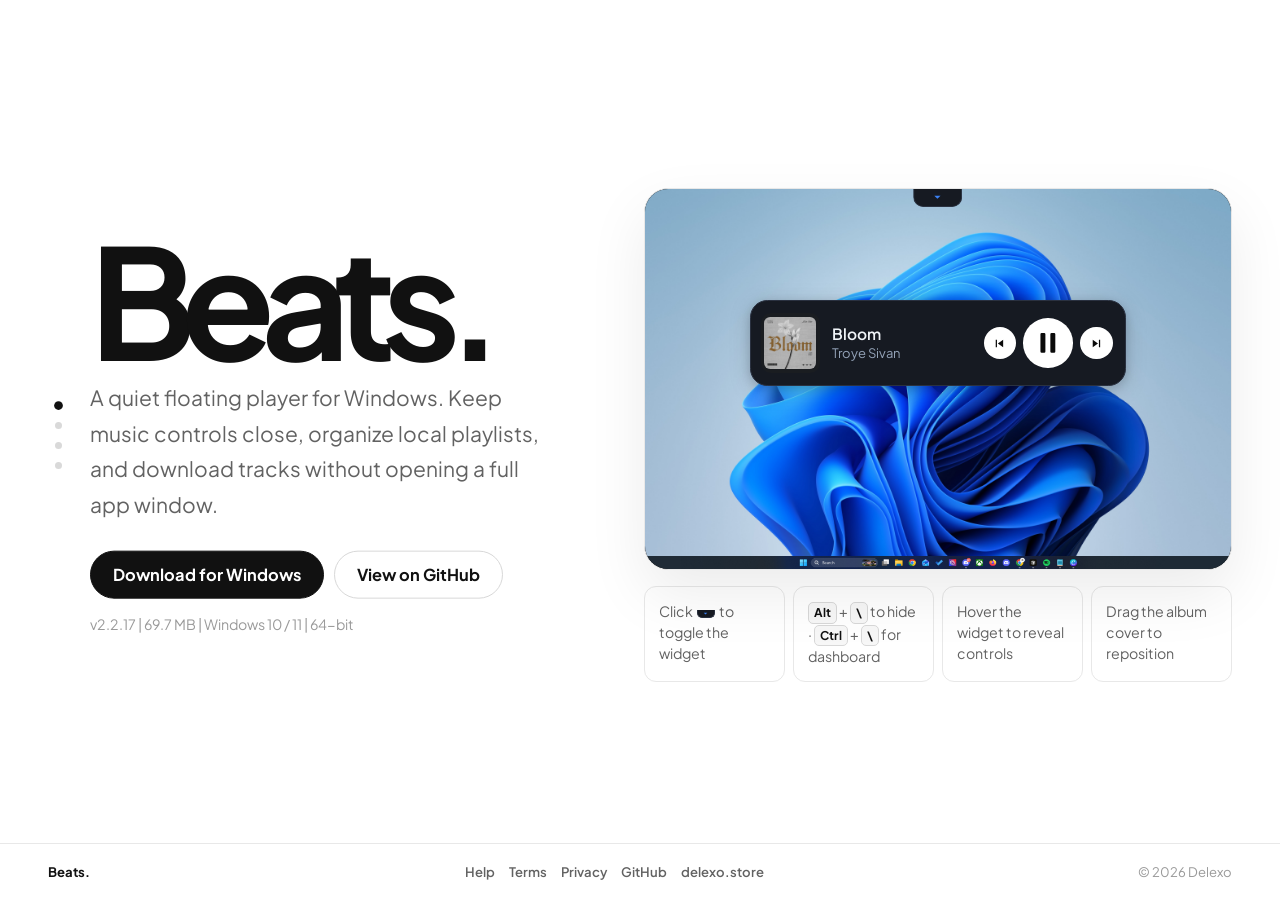
==== commit c45ae85c: "Redesign the website with a minimal, professional UI. Simplify the homepage layout, remove the top n" ====
--- a/website/index.html
+++ b/website/index.html
@@ -3,13 +3,13 @@
 <head>
   <meta charset="utf-8" />
   <meta name="viewport" content="width=device-width, initial-scale=1" />
-  <title>Beats - Desktop player for Windows</title>
-  <meta name="description" content="Beats is a floating desktop player for Windows. Play local playlists, download from YouTube, Spotify, TikTok, and more, all from a minimal widget on your screen." />
+  <title>Beats — Desktop player for Windows</title>
+  <meta name="description" content="Beats is a floating desktop player for Windows. Play local playlists, download from YouTube, Spotify, TikTok, and more — all from a minimal widget on your screen." />
   <meta name="beats-repo" content="Delexoo/beats" />
   <link rel="icon" href="assets/app-icon.png" type="image/png" />
   <link rel="preconnect" href="https://fonts.googleapis.com" />
   <link rel="preconnect" href="https://fonts.gstatic.com" crossorigin />
-  <link href="https://fonts.googleapis.com/css2?family=Anton&family=Inter:wght@400;500;600;700&display=swap" rel="stylesheet" />
+  <link href="https://fonts.googleapis.com/css2?family=Anton&family=Plus+Jakarta+Sans:wght@400;500;600;700&display=swap" rel="stylesheet" />
   <link rel="stylesheet" href="css/main.css" />
 </head>
 <body>
@@ -32,122 +32,128 @@
                 <div class="hero-stage hero-copy is-active" id="stage-home" data-stage-name="home">
                   <h1>Beats.</h1>
                   <p class="lead">
-                    A floating desktop player for Windows. Play local playlists, download from YouTube, Spotify, TikTok, and more, all from a minimal widget on your screen.
+                    A quiet floating player for Windows. Keep music controls close, organize local playlists, and download tracks without opening a full app window.
                   </p>
                   <div class="cta-stack">
                     <a id="download-btn" class="btn btn-primary" href="downloads/Beats-Setup-x64.exe" download="Beats-Setup-x64.exe">Download for Windows</a>
                     <a id="github-btn-secondary" class="btn btn-secondary" href="#" target="_blank" rel="noopener">View on GitHub</a>
                   </div>
-                  <p class="meta" id="version-meta-home">Windows 10 / 11 | 64-bit</p>
+                  <p class="meta" id="version-meta-home">Windows 10 / 11 · 64-bit</p>
                 </div>
 
                 <div class="hero-stage" id="stage-features" data-stage-name="features">
                   <section class="info-section">
-                    <p class="features-heading">Features</p>
+                    <p class="features-heading">Small by design</p>
+                    <p class="section-subtitle">A focused set of controls for listening while you work.</p>
                     <ol class="info-list">
-                      <li tabindex="0">
-                        <div class="flip-card-inner">
-                          <div class="flip-card-front">
-                            <span class="info-name">Floating widget</span>
-                          </div>
-                          <div class="flip-card-back">
-                            <span class="info-desc">Stays on top of any app.</span>
-                          </div>
-                        </div>
-                      </li>
-                      <li tabindex="0">
-                        <div class="flip-card-inner">
-                          <div class="flip-card-front">
-                            <span class="info-name">Folder playlists</span>
-                          </div>
-                          <div class="flip-card-back">
-                            <span class="info-desc">Your music, organized on disk.</span>
-                          </div>
-                        </div>
-                      </li>
-                      <li tabindex="0">
-                        <div class="flip-card-inner">
-                          <div class="flip-card-front">
-                            <span class="info-name">Download from web</span>
-                          </div>
-                          <div class="flip-card-back">
-                            <span class="info-desc">YouTube, Spotify, TikTok, and more.</span>
-                          </div>
-                        </div>
-                      </li>
-                      <li tabindex="0">
-                        <div class="flip-card-inner">
-                          <div class="flip-card-front">
-                            <span class="info-name">Hide &amp; show</span>
-                          </div>
-                          <div class="flip-card-back">
-                            <span class="info-desc">Alt+\ or the top chevron.</span>
-                          </div>
+                      <li class="feature-card">
+                        <span class="feature-icon" aria-hidden="true">
+                          <svg viewBox="0 0 24 24"><rect x="3" y="5" width="18" height="14" rx="2"/><path d="M8 21h8"/></svg>
+                        </span>
+                        <div class="feature-text">
+                          <span class="info-name">Floating widget</span>
+                          <span class="info-desc">Stays on top of any app, always within reach.</span>
+                        </div>
+                      </li>
+                      <li class="feature-card">
+                        <span class="feature-icon" aria-hidden="true">
+                          <svg viewBox="0 0 24 24"><path d="M3 7h5l2 2h11v10H3z"/></svg>
+                        </span>
+                        <div class="feature-text">
+                          <span class="info-name">Folder playlists</span>
+                          <span class="info-desc">Your music, organized on disk the way you like it.</span>
+                        </div>
+                      </li>
+                      <li class="feature-card">
+                        <span class="feature-icon" aria-hidden="true">
+                          <svg viewBox="0 0 24 24"><path d="M12 3v12"/><path d="M8 11l4 4 4-4"/><path d="M4 17v2a2 2 0 0 0 2 2h12a2 2 0 0 0 2-2v-2"/></svg>
+                        </span>
+                        <div class="feature-text">
+                          <span class="info-name">Download from web</span>
+                          <span class="info-desc">Save tracks from the web into your playlists.</span>
+                        </div>
+                      </li>
+                      <li class="feature-card">
+                        <span class="feature-icon" aria-hidden="true">
+                          <svg viewBox="0 0 24 24"><path d="M6 9l6-4 6 4"/><path d="M4 20h16"/><path d="M8 9v11"/><path d="M16 9v11"/></svg>
+                        </span>
+                        <div class="feature-text">
+                          <span class="info-name">Hide &amp; show</span>
+                          <span class="info-desc">Alt+\ or the top chevron keeps the interface out of the way.</span>
                         </div>
                       </li>
                     </ol>
-                    <p class="cards-tip">Tip: Hover a card for more info.</p>
                   </section>
                 </div>
 
                 <div class="hero-stage" id="stage-how" data-stage-name="how">
                   <section class="info-section">
-                    <p class="features-heading">How it works</p>
+                    <p class="features-heading">Simple setup</p>
+                    <p class="section-subtitle">Install, add music, and place the widget where it belongs.</p>
                     <ol class="info-list">
-                      <li tabindex="0">
-                        <div class="flip-card-inner">
-                          <div class="flip-card-front">
-                            <span class="info-name">Download</span>
-                          </div>
-                          <div class="flip-card-back">
-                            <span class="info-desc">Install Beats on Windows in one click.</span>
-                          </div>
-                        </div>
-                      </li>
-                      <li tabindex="0">
-                        <div class="flip-card-inner">
-                          <div class="flip-card-front">
-                            <span class="info-name">Add your music</span>
-                          </div>
-                          <div class="flip-card-back">
-                            <span class="info-desc">Use a folder or paste a link.</span>
-                          </div>
-                        </div>
-                      </li>
-                      <li tabindex="0">
-                        <div class="flip-card-inner">
-                          <div class="flip-card-front">
-                            <span class="info-name">Place it anywhere</span>
-                          </div>
-                          <div class="flip-card-back">
-                            <span class="info-desc">Drag the album art to move it.</span>
-                          </div>
-                        </div>
-                      </li>
-                      <li tabindex="0">
-                        <div class="flip-card-inner">
-                          <div class="flip-card-front">
-                            <span class="info-name">Hide when needed</span>
-                          </div>
-                          <div class="flip-card-back">
-                            <span class="info-desc">Alt+\ or the top chevron.</span>
-                          </div>
+                      <li class="feature-card">
+                        <span class="feature-icon" aria-hidden="true">
+                          <svg viewBox="0 0 24 24"><path d="M12 3v12"/><path d="M8 11l4 4 4-4"/><path d="M4 17v2a2 2 0 0 0 2 2h12a2 2 0 0 0 2-2v-2"/></svg>
+                        </span>
+                        <div class="feature-text">
+                          <span class="info-name">1. Download</span>
+                          <span class="info-desc">Install Beats on Windows in one click.</span>
+                        </div>
+                      </li>
+                      <li class="feature-card">
+                        <span class="feature-icon" aria-hidden="true">
+                          <svg viewBox="0 0 24 24"><circle cx="12" cy="12" r="3"/><path d="M12 2v2M12 20v2M4.93 4.93l1.41 1.41M17.66 17.66l1.41 1.41M2 12h2M20 12h2M4.93 19.07l1.41-1.41M17.66 6.34l1.41-1.41"/></svg>
+                        </span>
+                        <div class="feature-text">
+                          <span class="info-name">2. Add your music</span>
+                          <span class="info-desc">Point to a folder or paste a link to download.</span>
+                        </div>
+                      </li>
+                      <li class="feature-card">
+                        <span class="feature-icon" aria-hidden="true">
+                          <svg viewBox="0 0 24 24"><path d="M5 9l-3 3 3 3"/><path d="M9 5l3-3 3 3"/><path d="M15 19l-3 3-3-3"/><path d="M19 9l3 3-3 3"/><path d="M2 12h20"/><path d="M12 2v20"/></svg>
+                        </span>
+                        <div class="feature-text">
+                          <span class="info-name">3. Place it anywhere</span>
+                          <span class="info-desc">Drag the album art to position the widget.</span>
+                        </div>
+                      </li>
+                      <li class="feature-card">
+                        <span class="feature-icon" aria-hidden="true">
+                          <svg viewBox="0 0 24 24"><path d="M17.94 17.94A10 10 0 0 1 12 20a10 10 0 0 1-7.07-2.93"/><path d="M6.06 6.06A10 10 0 0 1 12 4a10 10 0 0 1 7.07 2.93"/><path d="M2 2l20 20"/></svg>
+                        </span>
+                        <div class="feature-text">
+                          <span class="info-name">4. Hide when needed</span>
+                          <span class="info-desc">Alt+\ or the top chevron keeps your screen clear.</span>
                         </div>
                       </li>
                     </ol>
-                    <p class="cards-tip">Tip: Hover a card for more info.</p>
                   </section>
                 </div>
 
                 <div class="hero-stage" id="stage-download" data-stage-name="download">
                   <section class="download-section info-section">
-                    <p class="features-heading">Download now</p>
+                    <p class="features-heading">Ready when you are</p>
                     <p class="download-lead">Free for Windows 10 and 11. No account required.</p>
                     <div class="cta-stack">
                       <a id="download-btn-section" class="btn btn-primary" href="downloads/Beats-Setup-x64.exe" download="Beats-Setup-x64.exe">Download for Windows</a>
                       <a id="github-btn-section" class="btn btn-secondary" href="#" target="_blank" rel="noopener">View on GitHub</a>
                     </div>
-                    <p class="meta" id="version-meta-section">Windows 10 / 11 | 64-bit</p>
+                    <p class="meta" id="version-meta-section">Windows 10 / 11 · 64-bit</p>
+                    <div class="download-badges">
+                      <span class="download-badge">
+                        <svg viewBox="0 0 24 24"><rect x="3" y="4" width="18" height="14" rx="2"/><path d="M7 20h10"/></svg>
+                        Windows 10 / 11
+                      </span>
+                      <span class="download-badge">
+                        <svg viewBox="0 0 24 24"><path d="M12 22s8-4 8-10V5l-8-3-8 3v7c0 6 8 10 8 10z"/></svg>
+                        Open source
+                      </span>
+                      <span class="download-badge">
+                        <svg viewBox="0 0 24 24"><path d="M20 6L9 17l-5-5"/></svg>
+                        No account
+                      </span>
+                    </div>
                   </section>
                 </div>
               </div>
@@ -155,82 +161,94 @@
 
             <div class="preview">
               <div class="desktop-sim" aria-label="Windows 11 desktop preview with Beats widget">
-              <div class="desktop-screen" id="desktop-screen">
-                <img class="desktop-wallpaper" src="assets/Windows11.jpg" alt="" draggable="false" aria-hidden="true" />
-                <button type="button" class="desktop-hide-tab" id="desktop-hide-tab" aria-label="Hide widget">
-                  <svg viewBox="0 0 16 16" aria-hidden="true"><path d="M4 6l4 4 4-4z"/></svg>
-                </button>
-                <div class="desktop-widget-wrap" id="desktop-widget-wrap">
-                  <div class="beats-pill" id="beats-pill" tabindex="0" role="group" aria-label="Beats player preview">
-                    <div class="pill-hover-controls" id="pill-hover-controls" aria-hidden="true">
-                      <button type="button" class="ctrl ctrl-util ctrl-loop" id="pill-loop-btn" aria-label="Loop current song" aria-pressed="false">
-                        <img src="assets/loop.png" alt="" width="12" height="12" draggable="false" />
-                      </button>
-                      <button type="button" class="ctrl ctrl-util" id="pill-gear-btn" aria-label="Open dashboard">
-                        <svg viewBox="0 0 24 24" aria-hidden="true">
-                          <path d="M19.14 12.94c.04-.3.06-.61.06-.94 0-.32-.02-.64-.07-.94l2.03-1.58a.5.5 0 0 0 .12-.61l-1.92-3.32a.5.5 0 0 0-.59-.22l-2.39.96a7.7 7.7 0 0 1-1.62-.94l-.36-2.54a.5.5 0 0 0-.47-.41h-3.84a.5.5 0 0 0-.47.41l-.36 2.54a7.7 7.7 0 0 1-1.62.94l-2.39-.96a.5.5 0 0 0-.59.22L2.74 8.87a.5.5 0 0 0 .12.61l2.03 1.58c-.05.3-.09.63-.09.94s.02.64.07.94l-2.03 1.58a.5.5 0 0 0-.12.61l1.92 3.32c.12.22.37.29.59.22l2.39-.96c.5.38 1.03.7 1.62.94l.36 2.54c.04.24.24.41.48.41h3.84c.24 0 .44-.17.47-.41l.36-2.54c.59-.24 1.13-.56 1.62-.94l2.39.96c.22.08.47 0 .59-.22l1.92-3.32a.5.5 0 0 0-.12-.61l-2.01-1.58zM12 15.6a3.6 3.6 0 1 1 0-7.2 3.6 3.6 0 0 1 0 7.2z"/>
-                        </svg>
-                      </button>
-                    </div>
-                    <div class="pill-core">
-                      <div class="pill-art" id="pill-drag-handle" role="button" aria-label="Drag to move widget" tabindex="-1">
-                        <img src="assets/albumcover.png" alt="" width="42" height="42" draggable="false" />
+                <div class="desktop-screen" id="desktop-screen">
+                  <img class="desktop-wallpaper" src="assets/Windows11.jpg" alt="" draggable="false" aria-hidden="true" />
+                  <button type="button" class="desktop-hide-tab" id="desktop-hide-tab" aria-label="Hide widget">
+                    <svg viewBox="0 0 16 16" aria-hidden="true"><path d="M4 6l4 4 4-4z"/></svg>
+                  </button>
+                  <div class="desktop-widget-wrap" id="desktop-widget-wrap">
+                    <div class="beats-pill" id="beats-pill" tabindex="0" role="group" aria-label="Beats player preview">
+                      <div class="pill-hover-controls" id="pill-hover-controls" aria-hidden="true">
+                        <button type="button" class="ctrl ctrl-util ctrl-loop" id="pill-loop-btn" aria-label="Loop current song" aria-pressed="false">
+                          <img src="assets/loop.png" alt="" width="12" height="12" draggable="false" />
+                        </button>
+                        <button type="button" class="ctrl ctrl-util" id="pill-gear-btn" aria-label="Open dashboard">
+                          <svg viewBox="0 0 24 24" aria-hidden="true">
+                            <path d="M19.14 12.94c.04-.3.06-.61.06-.94 0-.32-.02-.64-.07-.94l2.03-1.58a.5.5 0 0 0 .12-.61l-1.92-3.32a.5.5 0 0 0-.59-.22l-2.39.96a7.7 7.7 0 0 1-1.62-.94l-.36-2.54a.5.5 0 0 0-.47-.41h-3.84a.5.5 0 0 0-.47.41l-.36 2.54a7.7 7.7 0 0 1-1.62.94l-2.39-.96a.5.5 0 0 0-.59.22L2.74 8.87a.5.5 0 0 0 .12.61l2.03 1.58c-.05.3-.09.63-.09.94s.02.64.07.94l-2.03 1.58a.5.5 0 0 0-.12.61l1.92 3.32c.12.22.37.29.59.22l2.39-.96c.5.38 1.03.7 1.62.94l.36 2.54c.04.24.24.41.48.41h3.84c.24 0 .44-.17.47-.41l.36-2.54c.59-.24 1.13-.56 1.62-.94l2.39.96c.22.08.47 0 .59-.22l1.92-3.32a.5.5 0 0 0-.12-.61l-2.01-1.58zM12 15.6a3.6 3.6 0 1 1 0-7.2 3.6 3.6 0 0 1 0 7.2z"/>
+                          </svg>
+                        </button>
                       </div>
-                      <div class="pill-info" id="pill-info">
-                        <div class="pill-title" id="pill-title">Bloom</div>
-                        <div class="pill-artist" id="pill-artist">Troye Sivan</div>
-                      </div>
-                      <div class="pill-controls">
-                        <button type="button" class="ctrl ctrl-sm" aria-label="Previous track">
-                          <svg viewBox="0 0 24 24" aria-hidden="true"><path d="M6 6h2v12H6zm3.5 6l8.5 6V6z"/></svg>
-                        </button>
-                        <button type="button" class="ctrl ctrl-lg" id="pill-play-btn" aria-label="Pause">
-                          <svg viewBox="0 0 24 24" aria-hidden="true"><path d="M6 5a1 1 0 0 1 1-1h2a1 1 0 0 1 1 1v14a1 1 0 0 1-1 1H7a1 1 0 0 1-1-1V5zm8 0a1 1 0 0 1 1-1h2a1 1 0 0 1 1 1v14a1 1 0 0 1-1 1h-2a1 1 0 0 1-1-1V5z"/></svg>
-                        </button>
-                        <button type="button" class="ctrl ctrl-sm" aria-label="Next track">
-                          <svg viewBox="0 0 24 24" aria-hidden="true"><path d="M6 18L14.5 12 6 6V18zM16 6v12h2V6z"/></svg>
-                        </button>
+                      <div class="pill-core">
+                        <div class="pill-art" id="pill-drag-handle" role="button" aria-label="Drag to move widget" tabindex="-1">
+                          <img src="assets/albumcover.png" alt="" width="42" height="42" draggable="false" />
+                        </div>
+                        <div class="pill-info" id="pill-info">
+                          <div class="pill-title" id="pill-title">Bloom</div>
+                          <div class="pill-artist" id="pill-artist">Troye Sivan</div>
+                        </div>
+                        <div class="pill-controls">
+                          <button type="button" class="ctrl ctrl-sm" aria-label="Previous track">
+                            <svg viewBox="0 0 24 24" aria-hidden="true"><path d="M6 6h2v12H6zm3.5 6l8.5 6V6z"/></svg>
+                          </button>
+                          <button type="button" class="ctrl ctrl-lg" id="pill-play-btn" aria-label="Pause">
+                            <svg viewBox="0 0 24 24" aria-hidden="true"><path d="M6 5a1 1 0 0 1 1-1h2a1 1 0 0 1 1 1v14a1 1 0 0 1-1 1H7a1 1 0 0 1-1-1V5zm8 0a1 1 0 0 1 1-1h2a1 1 0 0 1 1 1v14a1 1 0 0 1-1 1h-2a1 1 0 0 1-1-1V5z"/></svg>
+                          </button>
+                          <button type="button" class="ctrl ctrl-sm" aria-label="Next track">
+                            <svg viewBox="0 0 24 24" aria-hidden="true"><path d="M6 18L14.5 12 6 6V18zM16 6v12h2V6z"/></svg>
+                          </button>
+                        </div>
                       </div>
                     </div>
                   </div>
                 </div>
+                <div class="desktop-taskbar-wrap" aria-hidden="true">
+                  <img class="desktop-taskbar" src="assets/taskbar.png" alt="" draggable="false" />
+                </div>
               </div>
-              <div class="desktop-taskbar-wrap" aria-hidden="true">
-                <img class="desktop-taskbar" src="assets/taskbar.png" alt="" draggable="false" />
+              <div class="widget-tips" aria-label="Widget tips">
+                <p class="widget-tips-title">Quick tips</p>
+                <ul class="widget-tips-list">
+                  <li class="widget-tip-card">
+                    <p class="widget-tip-text">
+                      Click
+                      <span class="widget-tip-tab" aria-hidden="true">
+                        <svg viewBox="0 0 16 16"><path d="M4 6l4 4 4-4z"/></svg>
+                      </span>
+                      to toggle the widget
+                    </p>
+                  </li>
+                  <li class="widget-tip-card">
+                    <p class="widget-tip-text"><kbd>Alt</kbd> + <kbd>\</kbd> to hide · <kbd>Ctrl</kbd> + <kbd>\</kbd> for dashboard</p>
+                  </li>
+                  <li class="widget-tip-card">
+                    <p class="widget-tip-text">Hover the widget to reveal controls</p>
+                  </li>
+                  <li class="widget-tip-card">
+                    <p class="widget-tip-text">Drag the album cover to reposition</p>
+                  </li>
+                </ul>
               </div>
             </div>
-            <div class="widget-tips" aria-label="Widget tips">
-              <p class="widget-tips-title">Tips</p>
-              <ul class="widget-tips-list">
-                <li class="widget-tip-card">
-                  <p class="widget-tip-text">
-                    Click on
-                    <span class="widget-tip-tab" aria-hidden="true">
-                      <svg viewBox="0 0 16 16"><path d="M4 6l4 4 4-4z"/></svg>
-                    </span>
-                    to toggle the widget
-                  </p>
-                </li>
-                <li class="widget-tip-card">
-                  <p class="widget-tip-text"><kbd>Alt</kbd> + <kbd>\</kbd> to hide, or <kbd>Ctrl</kbd> + <kbd>\</kbd> to open the dashboard</p>
-                </li>
-                <li class="widget-tip-card">
-                  <p class="widget-tip-text">Hover over the widget to expand</p>
-                </li>
-                <li class="widget-tip-card">
-                  <p class="widget-tip-text">Drag the album cover to move</p>
-                </li>
-              </ul>
-            </div>
-          </div>
           </div>
         </div>
       </div>
     </div>
+
     <footer class="panel-footer">
-      <p>© Delexo | <a href="help.html">Help</a> | <a href="terms.html">Terms</a> | <a href="privacy.html">Privacy</a> | <a href="https://github.com/Delexoo/beats" target="_blank" rel="noopener">GitHub</a> | <a href="https://delexo.store">delexo.store</a></p>
+      <div class="footer-inner">
+        <p class="footer-brand">Beats.</p>
+        <nav class="footer-nav" aria-label="Footer">
+          <a href="help.html">Help</a>
+          <a href="terms.html">Terms</a>
+          <a href="privacy.html">Privacy</a>
+          <a href="https://github.com/Delexoo/beats" target="_blank" rel="noopener">GitHub</a>
+          <a href="https://delexo.store">delexo.store</a>
+        </nav>
+        <p class="footer-copy">© 2026 Delexo</p>
+      </div>
     </footer>
   </main>
+
   <script src="js/stages.js"></script>
   <script src="js/download.js"></script>
   <script src="js/pill-demo.js"></script>
--- a/website/css/main.css
+++ b/website/css/main.css
@@ -1,10 +1,6 @@
+@import "tokens.css";
+
 :root {
-  --bg: #ffffff;
-  --text: #111111;
-  --text-muted: #6b7280;
-  --text-faint: #9ca3af;
-  --border: #e5e7eb;
-  --surface: #f3f4f6;
   /* Match WPF WidgetPillBar / Styles.xaml */
   --pill: #161a22;
   --pill-border: #2a3140;
@@ -14,255 +10,129 @@
   --pill-btn: #ffffff;
   --pill-icon: #0a0a0a;
   --pill-blue: #3b82f6;
-  --scale: 1.32;
-  --max-w: calc(1080px * var(--scale));
+  --scale: 1.24;
+  --max-w: 1280px;
   --pill-hover-expand: calc(30px * var(--scale));
   --pill-hover-half: calc(15px * var(--scale));
 }
 
+* { box-sizing: border-box; margin: 0; padding: 0; }
+
 html {
-  font-size: calc(17px * var(--scale));
-  overflow: hidden;
   height: 100%;
-  background: #ffffff;
-}
-
-* { box-sizing: border-box; margin: 0; padding: 0; }
+  overflow: hidden;
+  background: var(--bg);
+  font-size: 17.5px;
+}
 
 body {
-  font-family: "Inter", system-ui, -apple-system, sans-serif;
-  background: #ffffff;
+  min-height: 100vh;
+  min-height: 100dvh;
+  overflow: hidden;
+  background: var(--bg);
   color: var(--text);
-  font-size: 1rem;
-  line-height: 1.6;
-  height: 100vh;
-  height: 100dvh;
-  overflow: hidden;
+  font-family: var(--font-ui);
+  line-height: 1.55;
   -webkit-font-smoothing: antialiased;
-  position: relative;
+  -moz-osx-font-smoothing: grayscale;
+}
+
+a { color: inherit; }
+
+button,
+a {
+  -webkit-tap-highlight-color: transparent;
+}
+
+.btn {
+  display: inline-flex;
+  align-items: center;
+  justify-content: center;
+  border-radius: 999px;
+  text-decoration: none;
+  white-space: nowrap;
 }
 
 .hero-viewport {
   position: relative;
   display: flex;
   flex-direction: column;
-  align-items: center;
+  min-height: 100vh;
+  min-height: 100dvh;
+  overflow: hidden;
+}
+
+.shell-panel {
+  flex: 1;
+  width: 100%;
+  max-width: var(--max-w);
+  margin: 0 auto;
+  padding: clamp(28px, 5vw, 56px) clamp(22px, 4vw, 48px) 86px;
+  display: flex;
+  align-items: center;
+}
+
+.hero-full,
+.hero-inner {
+  width: 100%;
+}
+
+.hero-grid {
+  display: grid;
+  grid-template-columns: minmax(0, 0.86fr) minmax(500px, 1fr);
+  gap: clamp(44px, 7vw, 96px);
+  align-items: center;
+}
+
+.hero-left {
+  display: grid;
+  grid-template-columns: 20px minmax(0, 1fr);
+  gap: 22px;
+  align-items: center;
+}
+
+.chapter-rail {
+  display: flex;
   justify-content: center;
-  height: 100vh;
-  height: 100dvh;
-  width: 100%;
-  overflow: hidden;
-  background: transparent;
-}
-
-.chapter-rail {
-  position: relative;
-  flex-shrink: 0;
-  align-self: center;
-  z-index: 90;
 }
 
 .chapter-rail-inner {
   display: flex;
   flex-direction: column;
-  align-items: center;
-  gap: 16px;
+  gap: 13px;
 }
 
 .chapter-dot {
-  width: 12px;
-  height: 12px;
+  width: 7px;
+  height: 7px;
   padding: 0;
-  border: none;
+  border: 0;
   border-radius: 50%;
-  background: rgba(0, 0, 0, 0.12);
+  background: #d9d9d9;
   cursor: pointer;
   transition: background 0.2s ease, transform 0.2s ease;
 }
 
-.chapter-dot:hover {
-  background: rgba(0, 0, 0, 0.28);
-}
-
+.chapter-dot:hover,
 .chapter-dot.is-active {
   background: var(--text);
-  transform: scale(1.15);
-}
-
-@media (max-width: 900px) {
-  :root { --scale: 1; }
-
-  html {
-    overflow: auto;
-    height: auto;
-    font-size: 17px;
-  }
-
-  body {
-    overflow: auto;
-    height: auto;
-    min-height: 100dvh;
-  }
-
-  .hero-viewport {
-    height: auto;
-    min-height: 100dvh;
-    overflow: visible;
-    justify-content: flex-start;
-  }
-
-  .shell-panel {
-    flex: none;
-    padding: 24px 20px 32px;
-    max-width: none;
-  }
-
-  .hero-grid {
-    grid-template-columns: 1fr;
-    gap: 0;
-  }
-
-  .hero-left {
-    flex-direction: column;
-    gap: 0;
-  }
-
-  .chapter-rail,
-  .preview,
-  .widget-tips,
-  .cards-tip {
-    display: none !important;
-  }
-
-  .hero-stages {
-    position: static;
-    min-height: 0;
-    width: 100%;
-  }
-
-  .hero-stage,
-  .hero-stage.is-active {
-    position: static;
-    opacity: 1;
-    transform: none;
-    pointer-events: auto;
-    display: block;
-    margin-bottom: 56px;
-    padding-top: 8px;
-  }
-
-  .hero-stage.hero-copy,
-  .hero-stage .info-section,
-  .download-section {
-    align-items: center;
-    text-align: center;
-    padding-left: 0;
-    padding-right: 0;
-  }
-
-  .hero-copy .lead,
-  .hero-copy .cta-stack,
-  .download-section .cta-stack {
-    align-items: center;
-    justify-content: center;
-  }
-
-  .hero-copy .lead {
-    margin-left: auto;
-    margin-right: auto;
-  }
-
-  .hero-stage .info-list {
-    max-width: 100%;
-  }
-
-  .panel-footer {
-    position: static;
-    padding: 24px 20px 32px;
-  }
-}
-
-@media (max-width: 640px) {
-  .chapter-dot {
-    width: 9px;
-    height: 9px;
-  }
-
-  .hero-stage .info-list {
-    grid-template-columns: 1fr;
-  }
-}
-
-.shell-panel {
-  flex: 1;
-  display: flex;
-  flex-direction: row;
-  align-items: center;
-  justify-content: center;
-  min-height: 0;
-  width: 100%;
-  max-width: var(--max-w);
-  margin: 0 auto;
-  padding: 24px clamp(20px, 4vw, 32px) 48px;
-}
-
-.shell-panel > .hero-full {
-  flex: 1;
-  min-width: 0;
-}
-
-.shell {
-  max-width: var(--max-w);
-  margin: 0 auto;
-  padding: 0 32px;
-}
-
-.hero-full {
-  flex: 1;
-  display: flex;
-  align-items: center;
-  justify-content: center;
-  width: 100%;
-  min-height: 0;
-}
-
-.hero-inner {
-  width: 100%;
-  padding: 8px 0;
-}
-
-.hero-grid {
-  display: grid;
-  grid-template-columns: minmax(0, 1fr) minmax(0, 1.12fr);
-  gap: 56px;
-  align-items: center;
-  width: 100%;
-}
-
-.hero-left {
-  min-width: 0;
-  width: 100%;
-  display: flex;
-  flex-direction: row;
-  align-items: center;
-  justify-content: center;
-  gap: 8px;
-}
-
-.hero-left > .hero-stages {
-  flex: 1;
-  min-width: 0;
+}
+
+.chapter-dot.is-active {
+  transform: scale(1.25);
+}
+
+.chapter-dot:focus-visible,
+.btn:focus-visible,
+.desktop-hide-tab:focus-visible,
+.beats-pill:focus-visible {
+  outline: 2px solid var(--text);
+  outline-offset: 3px;
 }
 
 .hero-stages {
   position: relative;
-  width: 100%;
-  min-height: clamp(320px, 38vh, 440px);
-}
-
-.hero-stage.hero-copy {
-  align-items: flex-start;
-  text-align: left;
+  min-height: 420px;
 }
 
 .hero-stage {
@@ -272,303 +142,189 @@
   width: 100%;
   display: flex;
   flex-direction: column;
-  align-items: center;
-  text-align: center;
   opacity: 0;
-  transform: translateY(calc(-50% + 20px));
   pointer-events: none;
-  transition: opacity 0.45s ease, transform 0.45s ease;
+  transform: translateY(calc(-50% + 14px));
+  transition: opacity 0.36s var(--ease-out), transform 0.36s var(--ease-out);
 }
 
 .hero-stage.is-active {
   opacity: 1;
+  pointer-events: auto;
   transform: translateY(-50%);
-  pointer-events: auto;
-  z-index: 1;
-}
-
-.preview {
-  width: 100%;
-  display: flex;
-  flex-direction: column;
-  align-items: center;
-  gap: 12px;
-  align-self: center;
 }
 
 .hero-copy {
-  display: flex;
-  flex-direction: column;
   align-items: flex-start;
   text-align: left;
-  width: 100%;
-  padding: 0 clamp(28px, 4vw, 40px);
-}
-
-.hero-copy .lead {
+}
+
+h1 {
+  margin: 0 0 18px;
+  color: var(--text);
+  font-family: var(--font-brand);
+  font-size: clamp(5rem, 12vw, 9.25rem);
+  font-weight: 700;
+  letter-spacing: -0.095em;
+  line-height: 0.82;
+}
+
+.lead {
+  max-width: 36rem;
   margin: 0 0 28px;
-  max-width: 38ch;
-}
-
-.hero-copy .cta-stack {
-  justify-content: flex-start;
+  color: var(--text-muted);
+  font-size: clamp(1.0625rem, 1.65vw, 1.2rem);
+  line-height: 1.7;
+}
+
+.cta-stack {
+  display: flex;
+  flex-wrap: wrap;
+  gap: 10px;
+  align-items: center;
   margin: 0 0 14px;
 }
 
-h1 {
-  font-family: "Anton", sans-serif;
-  font-size: clamp(3rem, 6.5vw, 4.25rem);
-  font-weight: 400;
-  letter-spacing: 0.02em;
-  line-height: 1;
-  margin-bottom: 14px;
-}
-
-.chapter-title {
-  font-family: "Inter", system-ui, -apple-system, sans-serif;
-  font-size: clamp(2.75rem, 6vw, 3.75rem);
+.btn {
+  min-height: 48px;
+  padding: 0 22px;
+  border: 1px solid var(--border-strong);
+  font-size: 0.9375rem;
   font-weight: 700;
-  letter-spacing: -0.045em;
-  line-height: 1;
-  margin-bottom: 14px;
-}
-
-.lead {
-  font-size: 0.9375rem;
-  color: var(--text-muted);
-  max-width: 36ch;
-  margin: 0 auto 28px;
-  line-height: 1.65;
-}
-
-.cta-row {
-  display: flex;
-  flex-wrap: wrap;
-  align-items: center;
-  gap: 10px;
-  margin-bottom: 14px;
-}
-
-.cta-stack {
-  display: flex;
-  flex-direction: row;
-  flex-wrap: wrap;
-  align-items: center;
-  justify-content: center;
-  gap: 10px;
-  width: auto;
-  max-width: none;
-  margin: 0 auto 14px;
-}
-
-.btn {
-  display: inline-flex;
-  align-items: center;
-  justify-content: center;
-  gap: 8px;
-  padding: 10px 18px;
-  border-radius: 8px;
-  font-size: 0.875rem;
-  font-weight: 500;
-  text-decoration: none;
-  border: 1px solid transparent;
-  cursor: pointer;
-  transition: background 0.15s, border-color 0.15s, color 0.15s;
-  width: auto;
-}
-
-.btn svg { width: 15px; height: 15px; flex-shrink: 0; }
-.btn-primary { background: var(--text); color: #fff; }
-.btn-primary:hover { background: #1f2937; }
+  transition: border-color 0.18s ease, background 0.18s ease, color 0.18s ease, transform 0.18s ease;
+}
+
+.btn:hover {
+  transform: translateY(-1px);
+}
+
+.btn-primary {
+  border-color: var(--text);
+  background: var(--text);
+  color: #fff;
+}
+
+.btn-primary:hover {
+  background: #2a2a2a;
+}
+
 .btn-secondary {
   background: transparent;
   color: var(--text);
-  border-color: var(--border);
-}
-.btn-secondary:hover { background: var(--surface); }
+}
+
+.btn-secondary:hover {
+  border-color: var(--text);
+  background: var(--surface);
+}
 
 .meta {
+  color: var(--text-faint);
   font-size: 0.8125rem;
-  color: var(--text-faint);
-  letter-spacing: -0.01em;
-}
-
-.chapter-subtitle {
-  font-size: 1rem;
-  font-weight: 600;
-  letter-spacing: -0.03em;
+}
+
+.info-section,
+.download-section {
+  width: 100%;
+  max-width: 600px;
+}
+
+.features-heading {
+  margin: 0 0 12px;
   color: var(--text);
-  line-height: 1.35;
-  margin: 0 auto 22px;
-  max-width: 32ch;
-  text-align: center;
-}
-
-.info-section {
-  width: 100%;
-  padding: 0;
-}
-
-.features-heading {
-  font-size: 1rem;
-  font-weight: 600;
-  letter-spacing: -0.03em;
-  text-transform: none;
-  color: var(--text);
-  margin: 0 auto 22px;
-  text-align: center;
-  max-width: 32ch;
-  line-height: 1.35;
-}
-
-.hero-stage .info-list {
+  font-size: clamp(2.125rem, 4.4vw, 3.25rem);
+  font-weight: 700;
+  letter-spacing: -0.055em;
+  line-height: 1;
+}
+
+.section-subtitle,
+.download-lead {
+  max-width: 36rem;
+  margin: 0 0 28px;
+  color: var(--text-muted);
+  font-size: 1.0625rem;
+  line-height: 1.7;
+}
+
+.info-list {
   list-style: none;
   display: grid;
   grid-template-columns: 1fr 1fr;
-  gap: 12px;
-  max-width: 520px;
-  margin: 0 auto;
-}
-
-@media (max-width: 520px) {
-  .hero-stage .info-list {
-    grid-template-columns: 1fr;
-    gap: 12px;
-  }
-}
-
-.hero-stage .info-list li {
-  position: relative;
-  padding: 0;
-  background: transparent;
-  border: none;
-  border-radius: 12px;
-  text-align: left;
-  box-shadow: none;
-  perspective: 900px;
-  min-height: 92px;
-  cursor: default;
-}
-
-.flip-card-inner {
-  position: relative;
-  width: 100%;
-  height: 100%;
-  min-height: 92px;
-  transform-style: preserve-3d;
-  transition: transform 0.55s cubic-bezier(0.4, 0, 0.2, 1);
-}
-
-.hero-stage .info-list li:hover .flip-card-inner,
-.hero-stage .info-list li:focus-within .flip-card-inner {
-  transform: rotateY(180deg);
-}
-
-.flip-card-front,
-.flip-card-back {
-  position: absolute;
-  inset: 0;
-  padding: 18px 20px;
-  background: #ffffff;
+  gap: 10px;
+}
+
+.feature-card {
+  min-height: 124px;
+  padding: 20px;
   border: 1px solid var(--border);
-  border-radius: 12px;
-  box-shadow: 0 1px 2px rgba(0, 0, 0, 0.04);
-  backface-visibility: hidden;
-  display: flex;
-  align-items: center;
-  justify-content: flex-start;
-  transition: box-shadow 0.25s ease, border-color 0.25s ease;
-}
-
-.hero-stage .info-list li:hover .flip-card-front,
-.hero-stage .info-list li:hover .flip-card-back,
-.hero-stage .info-list li:focus-within .flip-card-front,
-.hero-stage .info-list li:focus-within .flip-card-back {
-  box-shadow: 0 10px 28px rgba(0, 0, 0, 0.08);
-  border-color: rgba(0, 0, 0, 0.12);
-}
-
-.flip-card-back {
-  transform: rotateY(180deg);
-}
-
-.flip-card-front .info-name {
-  margin-bottom: 0;
-}
-
-.flip-card-back .info-desc {
-  margin: 0;
-}
-
-.hero-stage .info-list li:focus {
-  outline: none;
-}
-
-.hero-stage .info-list li:focus-visible {
-  outline: 2px solid var(--text);
-  outline-offset: 3px;
-  border-radius: 14px;
-}
-
-.cards-tip {
-  font-size: 0.75rem;
-  color: var(--text-faint);
-  text-align: center;
-  margin: 14px auto 0;
-  max-width: 520px;
-  line-height: 1.4;
-}
-
-.info-list li::before {
+  border-radius: var(--radius-lg);
+  background: var(--bg-elevated);
+  transition: border-color 0.18s ease, background 0.18s ease;
+}
+
+.feature-card:hover {
+  border-color: var(--border-strong);
+  background: var(--surface);
+}
+
+.feature-icon,
+.download-badge svg {
   display: none;
 }
 
 .info-name {
   display: block;
-  font-size: 0.8125rem;
-  font-weight: 600;
+  margin-bottom: 7px;
   color: var(--text);
+  font-size: 1rem;
+  font-weight: 700;
   letter-spacing: -0.02em;
-  margin-bottom: 4px;
 }
 
 .info-desc {
-  font-size: 0.8125rem;
+  display: block;
   color: var(--text-muted);
-  line-height: 1.45;
-}
-
-.download-section {
+  font-size: 0.9375rem;
+  line-height: 1.55;
+}
+
+.download-badges {
+  display: flex;
+  flex-wrap: wrap;
+  gap: 8px;
+  margin-top: 6px;
+}
+
+.download-badge {
+  display: inline-flex;
+  align-items: center;
+  min-height: 30px;
+  padding: 0 12px;
+  border: 1px solid var(--border);
+  border-radius: 999px;
+  color: var(--text-muted);
+  font-size: 0.75rem;
+  font-weight: 700;
+}
+
+.preview {
   display: flex;
   flex-direction: column;
-  align-items: center;
-  text-align: center;
-  padding: 0 clamp(28px, 4vw, 40px);
-}
-
-.download-lead {
-  font-size: 0.9375rem;
-  color: var(--text-muted);
-  margin: 0 auto 24px;
-  max-width: 32ch;
-  line-height: 1.65;
-}
-
-.download-section .cta-stack {
-  justify-content: center;
-  margin-bottom: 14px;
-}
-
-/* Desktop simulator */
+  gap: 16px;
+  min-width: 0;
+}
+
 .desktop-sim {
+  position: relative;
   width: 100%;
   display: flex;
   flex-direction: column;
-  border-radius: 14px;
-  overflow: hidden;
-  border: 1px solid rgba(0, 0, 0, 0.08);
-  box-shadow: 0 24px 48px rgba(0, 0, 0, 0.12);
-  background: #000;
+  overflow: hidden;
+  border: 1px solid var(--border);
+  border-radius: var(--radius-xl);
+  background: #111;
+  box-shadow: var(--shadow-lg);
 }
 
 .desktop-screen {
@@ -596,11 +352,11 @@
   position: absolute;
   top: 0;
   left: 50%;
-  transform: translateX(-50%);
   z-index: 4;
   width: calc(40px * var(--scale));
   height: calc(14px * var(--scale));
   padding: 0;
+  transform: translateX(-50%);
   border: 1px solid var(--pill-border);
   border-top: none;
   border-radius: 0 0 calc(8px * var(--scale)) calc(8px * var(--scale));
@@ -610,7 +366,6 @@
   display: flex;
   align-items: center;
   justify-content: center;
-  box-shadow: 0 2px 10px rgba(0, 0, 0, 0.18);
 }
 
 .desktop-hide-tab svg {
@@ -682,58 +437,44 @@
 
 .widget-tips {
   width: 100%;
-  margin: 0 auto;
 }
 
 .widget-tips-title {
-  font-size: 0.75rem;
-  font-weight: 600;
-  color: var(--text-muted);
-  margin: 0 0 8px;
-  letter-spacing: 0.01em;
-  text-align: center;
+  display: none;
 }
 
 .widget-tips-list {
   list-style: none;
-  margin: 0;
-  padding: 0;
   display: grid;
-  grid-template-columns: repeat(2, minmax(0, 1fr));
+  grid-template-columns: repeat(4, minmax(0, 1fr));
   gap: 8px;
 }
 
 .widget-tip-card {
-  padding: 10px 12px;
-  background: #ffffff;
+  min-height: 64px;
+  padding: 14px;
   border: 1px solid var(--border);
-  border-radius: 10px;
-  box-shadow: 0 1px 2px rgba(0, 0, 0, 0.04);
-  transition: box-shadow 0.2s ease, border-color 0.2s ease;
-}
-
-.widget-tip-card:hover {
-  border-color: rgba(0, 0, 0, 0.12);
-  box-shadow: 0 6px 16px rgba(0, 0, 0, 0.06);
+  border-radius: var(--radius-md);
+  background: var(--bg-elevated);
 }
 
 .widget-tip-text {
   margin: 0;
-  font-size: 0.6875rem;
   color: var(--text-muted);
+  font-size: 0.8125rem;
   line-height: 1.45;
 }
 
 .widget-tips kbd {
   display: inline-block;
-  padding: 1px 4px;
-  border: 1px solid var(--border);
-  border-radius: 4px;
+  padding: 1px 5px;
+  border: 1px solid var(--border-strong);
+  border-radius: 5px;
   background: var(--surface);
-  font-family: inherit;
-  font-size: 0.625rem;
-  color: var(--text-muted);
-  vertical-align: baseline;
+  color: var(--text);
+  font: inherit;
+  font-size: 0.6875rem;
+  font-weight: 700;
 }
 
 .widget-tip-tab {
@@ -749,7 +490,6 @@
   border-radius: 0 0 5px 5px;
   background: var(--pill);
   color: var(--pill-blue);
-  box-shadow: 0 1px 4px rgba(0, 0, 0, 0.12);
 }
 
 .widget-tip-tab svg {
@@ -761,12 +501,12 @@
 .beats-pill {
   display: inline-flex;
   align-items: center;
-  background: var(--pill);
+  max-width: 100%;
+  overflow: hidden;
+  padding: calc(8px * var(--scale)) calc(10px * var(--scale)) calc(8px * var(--scale)) calc(8px * var(--scale));
   border: 1px solid var(--pill-border);
   border-radius: calc(14px * var(--scale));
-  padding: calc(8px * var(--scale)) calc(10px * var(--scale)) calc(8px * var(--scale)) calc(8px * var(--scale));
-  max-width: 100%;
-  overflow: hidden;
+  background: var(--pill);
   cursor: default;
   user-select: none;
   filter: drop-shadow(0 4px 10px rgba(0, 0, 0, 0.18)) drop-shadow(0 2px 4px rgba(0, 0, 0, 0.12));
@@ -785,10 +525,10 @@
   gap: calc(4px * var(--scale));
   width: 0;
   min-width: 0;
+  margin-right: 0;
+  overflow: hidden;
   opacity: 0;
-  overflow: hidden;
   flex-shrink: 0;
-  margin-right: 0;
   transition:
     width 0.28s cubic-bezier(0.4, 0, 0.2, 1),
     opacity 0.22s ease,
@@ -799,22 +539,26 @@
 .beats-pill:focus-within .pill-hover-controls,
 .beats-pill.is-expanded .pill-hover-controls {
   width: calc(24px * var(--scale));
+  margin-right: calc(6px * var(--scale));
   opacity: 1;
-  margin-right: calc(6px * var(--scale));
-}
-
-.pill-core { display: flex; align-items: center; flex-shrink: 0; }
+}
+
+.pill-core {
+  display: flex;
+  align-items: center;
+  flex-shrink: 0;
+}
 
 .pill-art {
   width: calc(48px * var(--scale));
   height: calc(48px * var(--scale));
   padding: calc(3px * var(--scale));
+  margin-right: calc(10px * var(--scale));
+  overflow: hidden;
   border-radius: calc(8px * var(--scale));
-  overflow: hidden;
-  flex-shrink: 0;
-  margin-right: calc(10px * var(--scale));
   background: var(--pill-art);
   box-sizing: border-box;
+  flex-shrink: 0;
   cursor: grab;
   touch-action: none;
 }
@@ -824,12 +568,12 @@
 .pill-art img {
   width: 100%;
   height: 100%;
+  display: block;
   object-fit: cover;
-  display: block;
   border-radius: calc(5px * var(--scale));
   pointer-events: none;
+  user-select: none;
   -webkit-user-drag: none;
-  user-select: none;
 }
 
 .pill-info {
@@ -850,45 +594,45 @@
 }
 
 .pill-title {
+  color: var(--pill-text);
   font-size: calc(12.5px * var(--scale));
   font-weight: 600;
-  color: var(--pill-text);
+  line-height: 1.2;
   white-space: nowrap;
   overflow: hidden;
   text-overflow: ellipsis;
+}
+
+.pill-artist {
+  margin-top: 2px;
+  color: var(--pill-artist);
+  font-size: calc(10.5px * var(--scale));
   line-height: 1.2;
-}
-
-.pill-artist {
-  font-size: calc(10.5px * var(--scale));
-  color: var(--pill-artist);
-  margin-top: 2px;
   white-space: nowrap;
   overflow: hidden;
   text-overflow: ellipsis;
-  line-height: 1.2;
-}
-
-.pill-controls { display: flex; align-items: center; flex-shrink: 0; }
+}
+
+.pill-controls {
+  display: flex;
+  align-items: center;
+  flex-shrink: 0;
+}
 
 .ctrl {
   display: flex;
   align-items: center;
   justify-content: center;
-  background: var(--pill-btn);
+  padding: 0;
   border: none;
   border-radius: 50%;
+  background: var(--pill-btn);
   color: var(--pill-icon);
   flex-shrink: 0;
-  padding: 0;
   pointer-events: none;
 }
 
-.pill-controls .ctrl {
-  pointer-events: auto;
-  cursor: pointer;
-}
-
+.pill-controls .ctrl,
 .beats-pill.is-expanded .pill-hover-controls .ctrl,
 .beats-pill:hover .pill-hover-controls .ctrl,
 .beats-pill:focus-within .pill-hover-controls .ctrl {
@@ -904,13 +648,8 @@
   filter: brightness(0) invert(1);
 }
 
-.ctrl:hover {
-  filter: brightness(0.96);
-}
-
-.ctrl:active {
-  transform: scale(0.96);
-}
+.ctrl:hover { filter: brightness(0.96); }
+.ctrl:active { transform: scale(0.96); }
 
 .ctrl-util { width: calc(24px * var(--scale)); height: calc(24px * var(--scale)); }
 .ctrl-sm { width: calc(26px * var(--scale)); height: calc(26px * var(--scale)); }
@@ -928,43 +667,135 @@
   object-fit: contain;
 }
 
-footer,
 .panel-footer {
   position: absolute;
-  left: 0;
-  right: 0;
-  bottom: 12px;
-  border-top: none;
-  padding: 8px 32px;
-  font-size: 0.8125rem;
+  inset: auto 0 0;
+  padding: 18px clamp(22px, 4vw, 48px);
+  border-top: 1px solid var(--border);
+  background: rgba(255, 255, 255, 0.9);
+}
+
+.footer-inner {
+  max-width: var(--max-w);
+  margin: 0 auto;
+  display: flex;
+  align-items: center;
+  justify-content: space-between;
+  gap: 20px;
   color: var(--text-faint);
-  text-align: center;
-  margin-top: 0;
-}
-
-footer a,
-.panel-footer a { color: var(--text-muted); text-decoration: none; }
-
-footer a:hover,
-.panel-footer a:hover { color: var(--text); }
+  font-size: 0.75rem;
+}
+
+.footer-brand {
+  color: var(--text);
+  font-weight: 700;
+}
+
+.footer-nav {
+  display: flex;
+  flex-wrap: wrap;
+  gap: 14px;
+}
+
+.footer-nav a {
+  color: var(--text-muted);
+  font-weight: 600;
+  text-decoration: none;
+}
+
+.footer-nav a:hover {
+  color: var(--text);
+}
+
+.footer-copy {
+  color: var(--text-faint);
+}
+
+@media (max-width: 1040px) {
+  html,
+  body {
+    height: auto;
+    min-height: 100%;
+    overflow: auto;
+  }
+
+  .hero-viewport {
+    min-height: 0;
+    overflow: visible;
+  }
+
+  .shell-panel {
+    padding-bottom: 42px;
+  }
+
+  .hero-grid {
+    grid-template-columns: 1fr;
+    gap: 38px;
+  }
+
+  .hero-left {
+    display: block;
+  }
+
+  .chapter-rail {
+    display: none;
+  }
+
+  .hero-stages {
+    min-height: 0;
+  }
+
+  .hero-stage,
+  .hero-stage.is-active {
+    position: static;
+    display: block;
+    margin-bottom: 52px;
+    opacity: 1;
+    transform: none;
+    pointer-events: auto;
+  }
+
+  .hero-stage:last-child {
+    margin-bottom: 0;
+  }
+
+  .preview {
+    max-width: 760px;
+    margin: 0 auto;
+  }
+
+  .panel-footer {
+    position: static;
+  }
+}
+
+@media (max-width: 720px) {
+  .shell-panel {
+    padding: 34px 18px 36px;
+  }
+
+  h1 {
+    font-size: clamp(4.5rem, 24vw, 6.5rem);
+  }
+
+  .info-list,
+  .widget-tips-list {
+    grid-template-columns: 1fr;
+  }
+
+  .footer-inner {
+    align-items: flex-start;
+    flex-direction: column;
+  }
+}
 
 @media (prefers-reduced-motion: reduce) {
-  .hero-stage {
-    transition: none;
-  }
-
-  .chapter-dot {
-    transition: none;
-  }
-
-  .desktop-widget-wrap.is-animating { transition: none; }
-  .desktop-widget-wrap,
-  .pill-hover-controls,
-  .pill-title,
-  .pill-artist { transition: none; }
-
-  .flip-card-inner {
-    transition: none;
-    transform: none !important;
-  }
-}
+  *,
+  *::before,
+  *::after {
+    scroll-behavior: auto !important;
+    transition-duration: 0.01ms !important;
+    animation-duration: 0.01ms !important;
+    animation-iteration-count: 1 !important;
+  }
+}
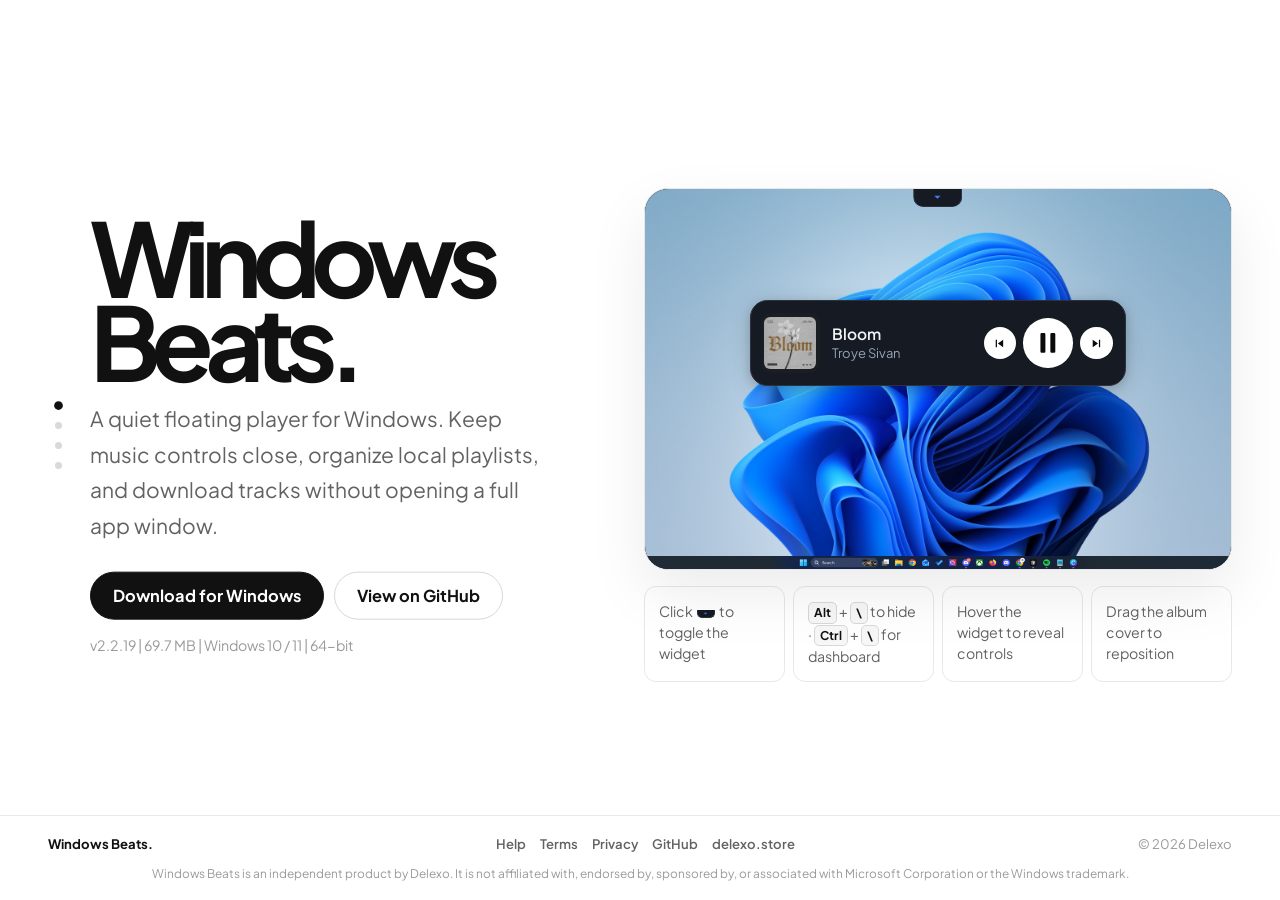
==== commit 3d60d9b4: "Release Windows Beats 2.2.19 with library UI and update fixes. Rename the product, simplify the dash" ====
--- a/website/index.html
+++ b/website/index.html
@@ -3,8 +3,8 @@
 <head>
   <meta charset="utf-8" />
   <meta name="viewport" content="width=device-width, initial-scale=1" />
-  <title>Beats — Desktop player for Windows</title>
-  <meta name="description" content="Beats is a floating desktop player for Windows. Play local playlists, download from YouTube, Spotify, TikTok, and more — all from a minimal widget on your screen." />
+  <title>Windows Beats — Desktop player for Windows</title>
+  <meta name="description" content="Windows Beats is a floating desktop player for Windows. Play local playlists, download from YouTube, Spotify, TikTok, and more — all from a minimal widget on your screen. Not affiliated with Microsoft." />
   <meta name="beats-repo" content="Delexoo/beats" />
   <link rel="icon" href="assets/app-icon.png" type="image/png" />
   <link rel="preconnect" href="https://fonts.googleapis.com" />
@@ -30,7 +30,7 @@
 
               <div class="hero-stages">
                 <div class="hero-stage hero-copy is-active" id="stage-home" data-stage-name="home">
-                  <h1>Beats.</h1>
+                  <h1>Windows Beats.</h1>
                   <p class="lead">
                     A quiet floating player for Windows. Keep music controls close, organize local playlists, and download tracks without opening a full app window.
                   </p>
@@ -97,7 +97,7 @@
                         </span>
                         <div class="feature-text">
                           <span class="info-name">1. Download</span>
-                          <span class="info-desc">Install Beats on Windows in one click.</span>
+                          <span class="info-desc">Install Windows Beats on Windows in one click.</span>
                         </div>
                       </li>
                       <li class="feature-card">
@@ -160,14 +160,14 @@
             </div>
 
             <div class="preview">
-              <div class="desktop-sim" aria-label="Windows 11 desktop preview with Beats widget">
+              <div class="desktop-sim" aria-label="Windows 11 desktop preview with Windows Beats widget">
                 <div class="desktop-screen" id="desktop-screen">
                   <img class="desktop-wallpaper" src="assets/Windows11.jpg" alt="" draggable="false" aria-hidden="true" />
                   <button type="button" class="desktop-hide-tab" id="desktop-hide-tab" aria-label="Hide widget">
                     <svg viewBox="0 0 16 16" aria-hidden="true"><path d="M4 6l4 4 4-4z"/></svg>
                   </button>
                   <div class="desktop-widget-wrap" id="desktop-widget-wrap">
-                    <div class="beats-pill" id="beats-pill" tabindex="0" role="group" aria-label="Beats player preview">
+                    <div class="beats-pill" id="beats-pill" tabindex="0" role="group" aria-label="Windows Beats player preview">
                       <div class="pill-hover-controls" id="pill-hover-controls" aria-hidden="true">
                         <button type="button" class="ctrl ctrl-util ctrl-loop" id="pill-loop-btn" aria-label="Loop current song" aria-pressed="false">
                           <img src="assets/loop.png" alt="" width="12" height="12" draggable="false" />
@@ -236,7 +236,7 @@
 
     <footer class="panel-footer">
       <div class="footer-inner">
-        <p class="footer-brand">Beats.</p>
+        <p class="footer-brand">Windows Beats.</p>
         <nav class="footer-nav" aria-label="Footer">
           <a href="help.html">Help</a>
           <a href="terms.html">Terms</a>
@@ -246,13 +246,31 @@
         </nav>
         <p class="footer-copy">© 2026 Delexo</p>
       </div>
+      <p class="footer-disclaimer">
+        Windows Beats is an independent product by Delexo. It is not affiliated with, endorsed by, sponsored by, or associated with Microsoft Corporation or the Windows trademark.
+      </p>
     </footer>
   </main>
 
-  <script src="js/stages.js"></script>
-  <script src="js/download.js"></script>
-  <script src="js/pill-demo.js"></script>
-  <script src="js/pill-interaction.js"></script>
-  <script src="js/widget-preview.js"></script>
+  <script src="js/download.js" defer></script>
+  <script defer>
+    (function () {
+      function load(src) {
+        var s = document.createElement("script");
+        s.src = src;
+        s.defer = true;
+        document.body.appendChild(s);
+      }
+
+      // Desktop-only interactions: stage navigation + widget preview demo.
+      // On smaller devices we keep things lightweight and scroll-first.
+      if (window.matchMedia("(min-width: 1041px)").matches) {
+        load("js/stages.js");
+        load("js/pill-demo.js");
+        load("js/pill-interaction.js");
+        load("js/widget-preview.js");
+      }
+    })();
+  </script>
 </body>
 </html>
--- a/website/css/main.css
+++ b/website/css/main.css
@@ -163,8 +163,9 @@
   margin: 0 0 18px;
   color: var(--text);
   font-family: var(--font-brand);
-  font-size: clamp(5rem, 12vw, 9.25rem);
+  font-size: clamp(3.75rem, 8vw, 6.5rem);
   font-weight: 700;
+  line-height: 0.95;
   letter-spacing: -0.095em;
   line-height: 0.82;
 }
@@ -686,6 +687,15 @@
   font-size: 0.75rem;
 }
 
+.footer-disclaimer {
+  max-width: var(--max-w);
+  margin: 10px auto 0;
+  color: var(--text-faint);
+  font-size: 0.68rem;
+  line-height: 1.45;
+  text-align: center;
+}
+
 .footer-brand {
   color: var(--text);
   font-weight: 700;
@@ -770,12 +780,17 @@
 }
 
 @media (max-width: 720px) {
+  :root {
+    /* Slightly reduce scale on small screens for comfort. */
+    --scale: 1.1;
+  }
+
   .shell-panel {
     padding: 34px 18px 36px;
   }
 
   h1 {
-    font-size: clamp(4.5rem, 24vw, 6.5rem);
+    font-size: clamp(3.2rem, 16vw, 5.2rem);
   }
 
   .info-list,
